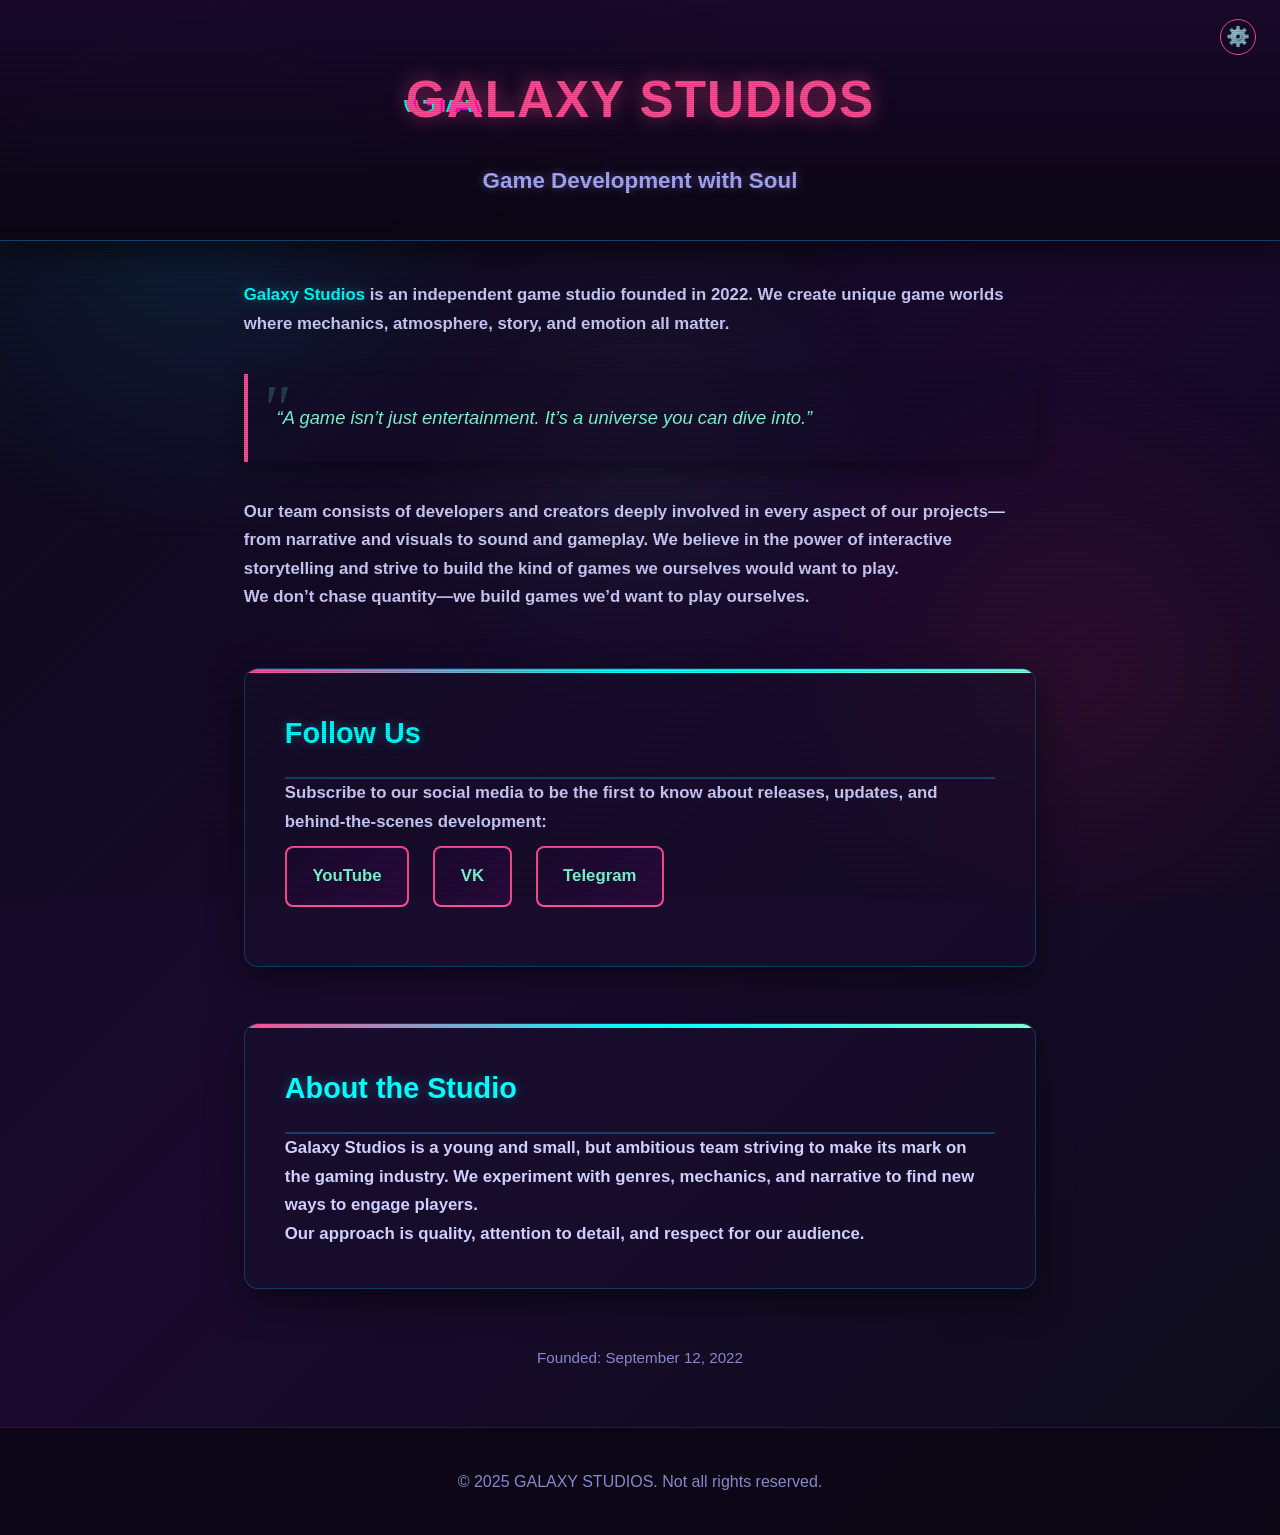
==== index.html @ f129955b "index.html" ====
<!DOCTYPE html>
<html lang="ru">
<head>
  <meta charset="UTF-8" />
  <meta name="viewport" content="width=device-width, initial-scale=1.0"/>
  <title>GALAXY STUDIOS — Game Development</title>
  <link rel="icon" href="favicon.png" type="image/png">
  <style>
    * {
      margin: 0;
      padding: 0;
      box-sizing: border-box;
    }

    body {
      font-family: 'Segoe UI', 'Helvetica Neue', Arial, sans-serif;
      font-weight: 600;
      font-size: 1.05rem;
      background: linear-gradient(135deg, #0c0c1a 0%, #1a0a2e 50%, #0c0c1a 100%);
      color: #d0d0ff;
      line-height: 1.7;
      overflow-x: hidden;
      position: relative;
    }

    /* Фоновые радиальные блики */
    body::before {
      content: '';
      position: fixed;
      top: 0;
      left: 0;
      width: 100%;
      height: 100%;
      background: 
        radial-gradient(circle at 15% 25%, rgba(0, 200, 255, 0.1) 0%, transparent 25%),
        radial-gradient(circle at 85% 75%, rgba(255, 50, 100, 0.1) 0%, transparent 25%),
        radial-gradient(circle at 50% 50%, rgba(100, 255, 200, 0.05) 0%, transparent 35%);
      pointer-events: none;
      z-index: -1;
    }

    body.no-effects::before {
      display: none;
    }

    /* Сканирующая линия */
    .scanline {
      position: fixed;
      top: 0;
      left: 0;
      width: 100%;
      height: 100%;
      background: repeating-linear-gradient(
        0deg,
        rgba(0, 0, 0, 0.15) 0px,
        rgba(0, 0, 0, 0.15) 1px,
        transparent 1px,
        transparent 2px
      );
      pointer-events: none;
      z-index: 1000;
      animation: scan 3s linear infinite;
    }

    body.no-effects .scanline {
      display: none;
    }

    @keyframes scan {
      0% { transform: translateY(-100%); }
      100% { transform: translateY(100%); }
    }

    header {
      background: linear-gradient(180deg, rgba(26, 10, 46, 0.95) 0%, rgba(12, 6, 20, 0.95) 100%);
      padding: 3.5rem 2rem 2.5rem;
      text-align: center;
      border-bottom: 1px solid rgba(0, 200, 255, 0.3);
      position: relative;
      overflow: hidden;
      box-shadow: 0 10px 30px rgba(0, 0, 0, 0.6);
    }

    header::before {
      content: '';
      position: absolute;
      top: 0;
      left: -100%;
      width: 100%;
      height: 100%;
      background: linear-gradient(90deg, transparent, rgba(0, 200, 255, 0.15), transparent);
      animation: shine 4s infinite;
    }

    body.no-effects header::before {
      display: none;
    }

    @keyframes shine {
      0% { left: -100%; }
      25% { left: 100%; }
      100% { left: 100%; }
    }

    .settings-btn {
      position: absolute;
      top: 1.2rem;
      right: 1.5rem;
      background: rgba(20, 10, 40, 0.7);
      width: 36px;
      height: 36px;
      border-radius: 50%;
      border: 1px solid #ff4d94;
      color: #7fffd4;
      cursor: pointer;
      font-size: 1.2rem;
      display: flex;
      align-items: center;
      justify-content: center;
      user-select: none;
      transition: all 0.3s ease;
    }
    .settings-btn:hover {
      background: #ff4d94;
      color: #0c0c1a;
      transform: scale(1.1);
    }

    /* Всплывающее меню настроек */
    .settings-menu {
      position: absolute;
      top: 55px;
      right: 1.5rem;
      background: rgba(12, 6, 20, 0.95);
      border: 1px solid rgba(0, 200, 255, 0.3);
      border-radius: 8px;
      padding: 0.8rem 0;
      width: 180px;
      box-shadow: 0 6px 20px rgba(0, 0, 0, 0.5);
      z-index: 2000;
      display: none;
      backdrop-filter: blur(4px);
    }

    .settings-menu.visible {
      display: block;
    }

    .settings-option {
      padding: 0.6rem 1.2rem;
      color: #aaaaff;
      cursor: pointer;
      font-size: 0.95rem;
      transition: all 0.2s;
      display: flex;
      justify-content: space-between;
    }

    .settings-option:hover {
      background: rgba(0, 200, 255, 0.1);
      color: #00ffff;
    }

    h1 {
      font-size: 3.2rem;
      margin: 0;
      color: #ff4d94;
      font-weight: 700;
      text-shadow: 0 0 20px rgba(255, 77, 148, 0.6);
      letter-spacing: 1px;
      position: relative;
      animation: pulse 2.5s ease-in-out infinite alternate;
    }

    body.no-effects h1 {
      animation: none !important;
      text-shadow: none !important;
    }

    @keyframes pulse {
      from { text-shadow: 0 0 20px rgba(255, 77, 148, 0.6); }
      to { text-shadow: 0 0 35px rgba(255, 77, 148, 0.9); }
    }

    .subtitle {
      font-size: 1.4rem;
      color: #aaaaff;
      margin-top: 1.2rem;
      text-shadow: 0 0 10px rgba(170, 170, 255, 0.4);
      animation: fadein 2s ease-out;
    }

    body.no-effects .subtitle {
      animation: none !important;
      text-shadow: none !important;
    }

    .container {
      max-width: 850px;
      margin: 2.5rem auto;
      padding: 0 1.8rem;
      position: relative;
      z-index: 10;
    }

    .quote {
      font-style: italic;
      color: #7fffd4;
      margin: 2.2rem 0;
      padding: 1.8rem;
      border-left: 4px solid #ff4d94;
      font-weight: 500;
      font-size: 1.15rem;
      background: rgba(20, 10, 40, 0.4);
      border-radius: 0 10px 10px 0;
      position: relative;
      box-shadow: 0 6px 20px rgba(0, 0, 0, 0.4);
      animation: slidein 1s ease-out;
    }

    body.no-effects .quote {
      animation: none !important;
      box-shadow: none;
    }

    .quote::before {
      content: '"';
      position: absolute;
      top: -22px;
      left: 12px;
      font-size: 4.2rem;
      color: rgba(127, 255, 212, 0.2);
      font-family: serif;
    }

    body.no-effects .quote::before {
      display: none;
    }

    .highlight {
      color: #00ffff;
      font-weight: 700;
      text-shadow: 0 0 12px rgba(0, 255, 255, 0.4);
    }

    body.no-effects .highlight {
      text-shadow: none !important;
    }

    .section {
      margin: 3.5rem 0;
      padding: 2.5rem;
      background: rgba(25, 15, 45, 0.5);
      border-radius: 14px;
      border: 1px solid rgba(0, 200, 255, 0.25);
      position: relative;
      overflow: hidden;
      box-shadow: 0 12px 35px rgba(0, 0, 0, 0.5);
      animation: fadein 1.5s ease-out;
    }

    body.no-effects .section {
      animation: none !important;
      box-shadow: none;
    }

    .section::before {
      content: '';
      position: absolute;
      top: 0;
      left: 0;
      width: 100%;
      height: 4px;
      background: linear-gradient(90deg, #ff4d94, #00ffff, #7fffd4);
    }

    body.no-effects .section::before {
      display: none;
    }

    .section h2 {
      color: #00ffff;
      margin-top: 0;
      border-bottom: 2px solid rgba(0, 200, 255, 0.3);
      padding-bottom: 1.2rem;
      font-size: 1.8rem;
      font-weight: 700;
      text-shadow: 0 0 12px rgba(0, 255, 255, 0.3);
    }

    body.no-effects .section h2 {
      text-shadow: none !important;
    }

    .social-link {
      display: inline-block;
      margin: 0.6rem 1.2rem 0.6rem 0;
      padding: 0.9rem 1.6rem;
      background: linear-gradient(135deg, #1a0a2e 0%, #2a0a3e 100%);
      color: #7fffd4;
      border: 2px solid #ff4d94;
      border-radius: 8px;
      text-decoration: none;
      transition: all 0.35s ease;
      font-weight: 600;
      font-size: 1.05rem;
      position: relative;
      overflow: hidden;
    }

    .social-link::before {
      content: '';
      position: absolute;
      top: 0;
      left: -100%;
      width: 100%;
      height: 100%;
      background: linear-gradient(90deg, transparent, rgba(127, 255, 212, 0.2), transparent);
      transition: left 0.5s;
    }

    .social-link:hover {
      background: linear-gradient(135deg, #ff4d94 0%, #ff77b0 100%);
      color: #0c0c1a;
      transform: translateY(-3px);
      box-shadow: 0 10px 25px rgba(255, 77, 148, 0.4);
    }

    .social-link:hover::before {
      left: 100%;
    }

    body.no-effects .social-link {
      transition: none !important;
      transform: none !important;
      box-shadow: none !important;
      background: #1a0a2e !important;
      border-color: #ff4d94 !important;
    }

    body.no-effects .social-link::before,
    body.no-effects .social-link:hover::before {
      display: none;
    }

    body.no-effects .social-link:hover {
      transform: none !important;
      box-shadow: none !important;
      background: #1a0a2e !important;
    }

    .founding-date {
      font-size: 0.95rem;
      color: #8888cc;
      margin-top: 1.6rem;
      text-align: center;
      font-weight: 500;
      animation: fadein 2s ease-out;
    }

    body.no-effects .founding-date {
      animation: none !important;
    }

    footer {
      text-align: center;
      padding: 2.5rem;
      color: #8888cc;
      font-size: 1rem;
      border-top: 1px solid rgba(60, 40, 100, 0.5);
      background: rgba(12, 6, 20, 0.85);
      margin-top: 3.5rem;
      font-weight: 500;
    }

    /* Глитч-эффект */
    .glitch {
      position: relative;
    }

    .glitch::before,
    .glitch::after {
      content: attr(data-text);
      position: absolute;
      top: 0;
      left: 0;
      width: 100%;
      height: 100%;
    }

    body.no-effects .glitch::before,
    body.no-effects .glitch::after {
      display: none;
    }

    .glitch::before {
      left: 2px;
      text-shadow: -2px 0 #ff00c1;
      clip: rect(44px, 450px, 56px, 0);
      animation: glitch-anim 6s infinite linear alternate-reverse;
    }

    .glitch::after {
      left: -2px;
      text-shadow: -2px 0 #00fff9, 2px 2px #ff00c1;
      clip: rect(44px, 450px, 56px, 0);
      animation: glitch-anim2 6s infinite linear alternate-reverse;
    }

    @keyframes glitch-anim {
      0% { clip: rect(42px, 9999px, 44px, 0); }
      10% { clip: rect(12px, 9999px, 59px, 0); }
      20% { clip: rect(48px, 9999px, 29px, 0); }
      30% { clip: rect(42px, 9999px, 73px, 0); }
      40% { clip: rect(63px, 9999px, 27px, 0); }
      50% { clip: rect(34px, 9999px, 55px, 0); }
      60% { clip: rect(86px, 9999px, 73px, 0); }
      70% { clip: rect(20px, 9999px, 20px, 0); }
      80% { clip: rect(26px, 9999px, 60px, 0); }
      90% { clip: rect(25px, 9999px, 66px, 0); }
      100% { clip: rect(52px, 9999px, 14px, 0); }
    }

    @keyframes glitch-anim2 {
      0% { clip: rect(65px, 9999px, 100px, 0); }
      10% { clip: rect(52px, 9999px, 74px, 0); }
      20% { clip: rect(79px, 9999px, 85px, 0); }
      30% { clip: rect(75px, 9999px, 5px, 0); }
      40% { clip: rect(67px, 9999px, 61px, 0); }
      50% { clip: rect(14px, 9999px, 79px, 0); }
      60% { clip: rect(1px, 9999px, 66px, 0); }
      70% { clip: rect(86px, 9999px, 30px, 0); }
      80% { clip: rect(23px, 9999px, 98px, 0); }
      90% { clip: rect(85px, 9999px, 72px, 0); }
      100% { clip: rect(38px, 9999px, 49px, 0); }
    }

    @keyframes fadein {
      from { opacity: 0; }
      to { opacity: 1; }
    }

    @keyframes slidein {
      from { transform: translateX(-60px); opacity: 0; }
      to { transform: translateX(0); opacity: 1; }
    }

    @media (max-width: 768px) {
      h1 { font-size: 2.4rem; }
      .subtitle { font-size: 1.2rem; }
      .container { padding: 0 1.2rem; }
      .section { padding: 1.6rem; }
      .settings-menu {
        right: 1rem;
        width: 160px;
      }
    }
  </style>
</head>
<body>
  <div class="scanline"></div>

  <header>
    <div class="settings-btn" id="settingsBtn">⚙️</div>
    <div class="settings-menu" id="settingsMenu">
      <div class="settings-option" id="langToggle">
        Язык: <span id="currentLang">RU</span>
      </div>
      <div class="settings-option" id="toggleEffects">
        Эффекты: <span id="effectsStatus">Вкл</span>
      </div>
    </div>
    <h1 class="glitch" data-text="GALAXY STUDIOS">GALAXY STUDIOS</h1>
    <div class="subtitle" id="subtitle">Разработка игр с душой</div>
  </header>

  <div class="container">
    <p id="p1">
      <span class="highlight">Galaxy Studios</span> — независимая игровая студия, основанная в 2022 году. 
      Мы создаём уникальные игровые миры, в которых важны не только механики, но и атмосфера, история и эмоции.
    </p>

    <div class="quote" id="quote">
      «Игра — это не просто развлечение. Это вселенная, в которую можно погрузиться».
    </div>

    <p id="p2">
      Наша команда — это разработчики и создатели, глубоко вовлечённые в каждый аспект своих проектов: 
      от нарратива и визуала до звука и геймплея. Мы верим в силу интерактивного повествования 
      и стремимся делать то, во что сами хотели бы играть.
    </p>

    <p id="p3">
      Мы не гонимся за количеством — мы создаём то, во что сами хотели бы играть.
    </p>

    <div class="section">
      <h2 id="news">Следите за новостями</h2>
      <p id="follow-text">Подпишитесь на наши соцсети, чтобы первыми узнавать о релизах, обновлениях и закулисье разработки:</p>
      <a href="https://www.youtube.com/@GALAXYSTUDIOSOFFRU" target="_blank" class="social-link" id="youtubeLink">YouTube</a>
      <a href="https://vk.com/galaxystudiosoff" target="_blank" class="social-link">VK</a>
      <a href="https://t.me/galaxystudiosoff" target="_blank" class="social-link">Telegram</a>
    </div>

    <div class="section">
      <h2 id="about">О студии</h2>
      <p id="about-p1">
        Galaxy Studios — это молодая и маленькая, но амбициозная команда, стремящаяся внести свой вклад в индустрию игр. 
        Мы экспериментируем с жанрами, механиками и повествованием, чтобы находить новые способы вовлечь игрока.
      </p>
      <p id="about-p2">
        Наш подход — качество, внимание к деталям и уважение к аудитории.
      </p>
    </div>

    <div class="founding-date" id="foundingDate">
      Дата основания: 12 сентября 2022 года
    </div>
  </div>

  <footer>
    <p id="footerText">© 2025 GALAXY STUDIOS. Не все права защищены.</p>
  </footer>

  <script>
    const translations = {
      ru: {
        subtitle: "Разработка игр с душой",
        p1: "<span class=\"highlight\">Galaxy Studios</span> — независимая игровая студия, основанная в 2022 году. Мы создаём уникальные игровые миры, в которых важны не только механики, но и атмосфера, история и эмоции.",
        quote: "«Игра — это не просто развлечение. Это вселенная, в которую можно погрузиться».",
        p2: "Наша команда — это разработчики и создатели, глубоко вовлечённые в каждый аспект своих проектов: от нарратива и визуала до звука и геймплея. Мы верим в силу интерактивного повествования и стремимся делать то, во что сами хотели бы играть.",
        p3: "Мы не гонимся за количеством — мы создаём то, во что сами хотели бы играть.",
        news: "Следите за новостями",
        followText: "Подпишитесь на наши соцсети, чтобы первыми узнавать о релизах, обновлениях и закулисье разработки:",
        about: "О студии",
        aboutP1: "Galaxy Studios — это молодая и маленькая, но амбициозная команда, стремящаяся внести свой вклад в индустрию игр. Мы экспериментируем с жанрами, механиками и повествованием, чтобы находить новые способы вовлечь игрока.",
        aboutP2: "Наш подход — качество, внимание к деталям и уважение к аудитории.",
        foundingDate: "Дата основания: 12 сентября 2022 года",
        footerText: "© 2025 GALAXY STUDIOS. Не все права защищены.",
        youtubeUrl: "https://www.youtube.com/@GALAXYSTUDIOSOFFRU"
      },
      en: {
        subtitle: "Game Development with Soul",
        p1: "<span class=\"highlight\">Galaxy Studios</span> is an independent game studio founded in 2022. We create unique game worlds where mechanics, atmosphere, story, and emotion all matter.",
        quote: "“A game isn’t just entertainment. It’s a universe you can dive into.”",
        p2: "Our team consists of developers and creators deeply involved in every aspect of our projects—from narrative and visuals to sound and gameplay. We believe in the power of interactive storytelling and strive to build the kind of games we ourselves would want to play.",
        p3: "We don’t chase quantity—we build games we’d want to play ourselves.",
        news: "Follow Us",
        followText: "Subscribe to our social media to be the first to know about releases, updates, and behind-the-scenes development:",
        about: "About the Studio",
        aboutP1: "Galaxy Studios is a young and small, but ambitious team striving to make its mark on the gaming industry. We experiment with genres, mechanics, and narrative to find new ways to engage players.",
        aboutP2: "Our approach is quality, attention to detail, and respect for our audience.",
        foundingDate: "Founded: September 12, 2022",
        footerText: "© 2025 GALAXY STUDIOS. Not all rights reserved.",
        youtubeUrl: "https://www.youtube.com/@GALAXYSTUDIOSOFF"
      }
    };

  // === Автоопределение языка ===
  const userLang = (navigator.language || 'en').split('-')[0];
  const supportedLangs = ['ru', 'en'];
  let currentLang = supportedLangs.includes(userLang) ? userLang : 'en';
  let effectsEnabled = true;

  function setLanguage(lang) {
    currentLang = lang;
    document.getElementById('currentLang').textContent = lang.toUpperCase();
    document.getElementById('subtitle').textContent = translations[lang].subtitle;
    document.getElementById('p1').innerHTML = translations[lang].p1;
    document.getElementById('quote').innerHTML = translations[lang].quote;
    document.getElementById('p2').innerHTML = translations[lang].p2;
    document.getElementById('p3').innerHTML = translations[lang].p3;
    document.getElementById('news').textContent = translations[lang].news;
    document.getElementById('follow-text').textContent = translations[lang].followText;
    document.getElementById('about').textContent = translations[lang].about;
    document.getElementById('about-p1').textContent = translations[lang].aboutP1;
    document.getElementById('about-p2').textContent = translations[lang].aboutP2;
    document.getElementById('foundingDate').textContent = translations[lang].foundingDate;
    document.getElementById('footerText').textContent = translations[lang].footerText;
    document.getElementById('youtubeLink').href = translations[lang].youtubeUrl;
  }

  function toggleEffects() {
    effectsEnabled = !effectsEnabled;
    document.body.classList.toggle('no-effects', !effectsEnabled);
    document.getElementById('effectsStatus').textContent = effectsEnabled ? 'Вкл' : 'Выкл';
  }

  // Инициализация при загрузке
  document.addEventListener('DOMContentLoaded', () => {
    setLanguage(currentLang);
    
    // Обработчики
    document.getElementById('langToggle').addEventListener('click', () => {
      setLanguage(currentLang === 'ru' ? 'en' : 'ru');
    });

    document.getElementById('toggleEffects').addEventListener('click', toggleEffects);

    // Закрытие меню при клике вне его
    document.addEventListener('click', (e) => {
      const menu = document.getElementById('settingsMenu');
      const btn = document.getElementById('settingsBtn');
      if (!menu.contains(e.target) && e.target !== btn) {
        menu.classList.remove('visible');
      }
    });

    document.getElementById('settingsBtn').addEventListener('click', (e) => {
      e.stopPropagation();
      document.getElementById('settingsMenu').classList.toggle('visible');
    });

    // Атмосферные мерцания
    setInterval(() => {
      if (!effectsEnabled) return;
      const quotes = document.querySelectorAll('.quote');
      quotes.forEach(quote => {
        if (Math.random() < 0.15) {
          const intensity = Math.random() * 25 + 10;
          quote.style.textShadow = `0 0 ${intensity}px rgba(127, 255, 212, 0.6)`;
          setTimeout(() => {
            quote.style.textShadow = '';
          }, 120);
        }
      });
    }, 2500);
  });
</script>
</body>
</html>
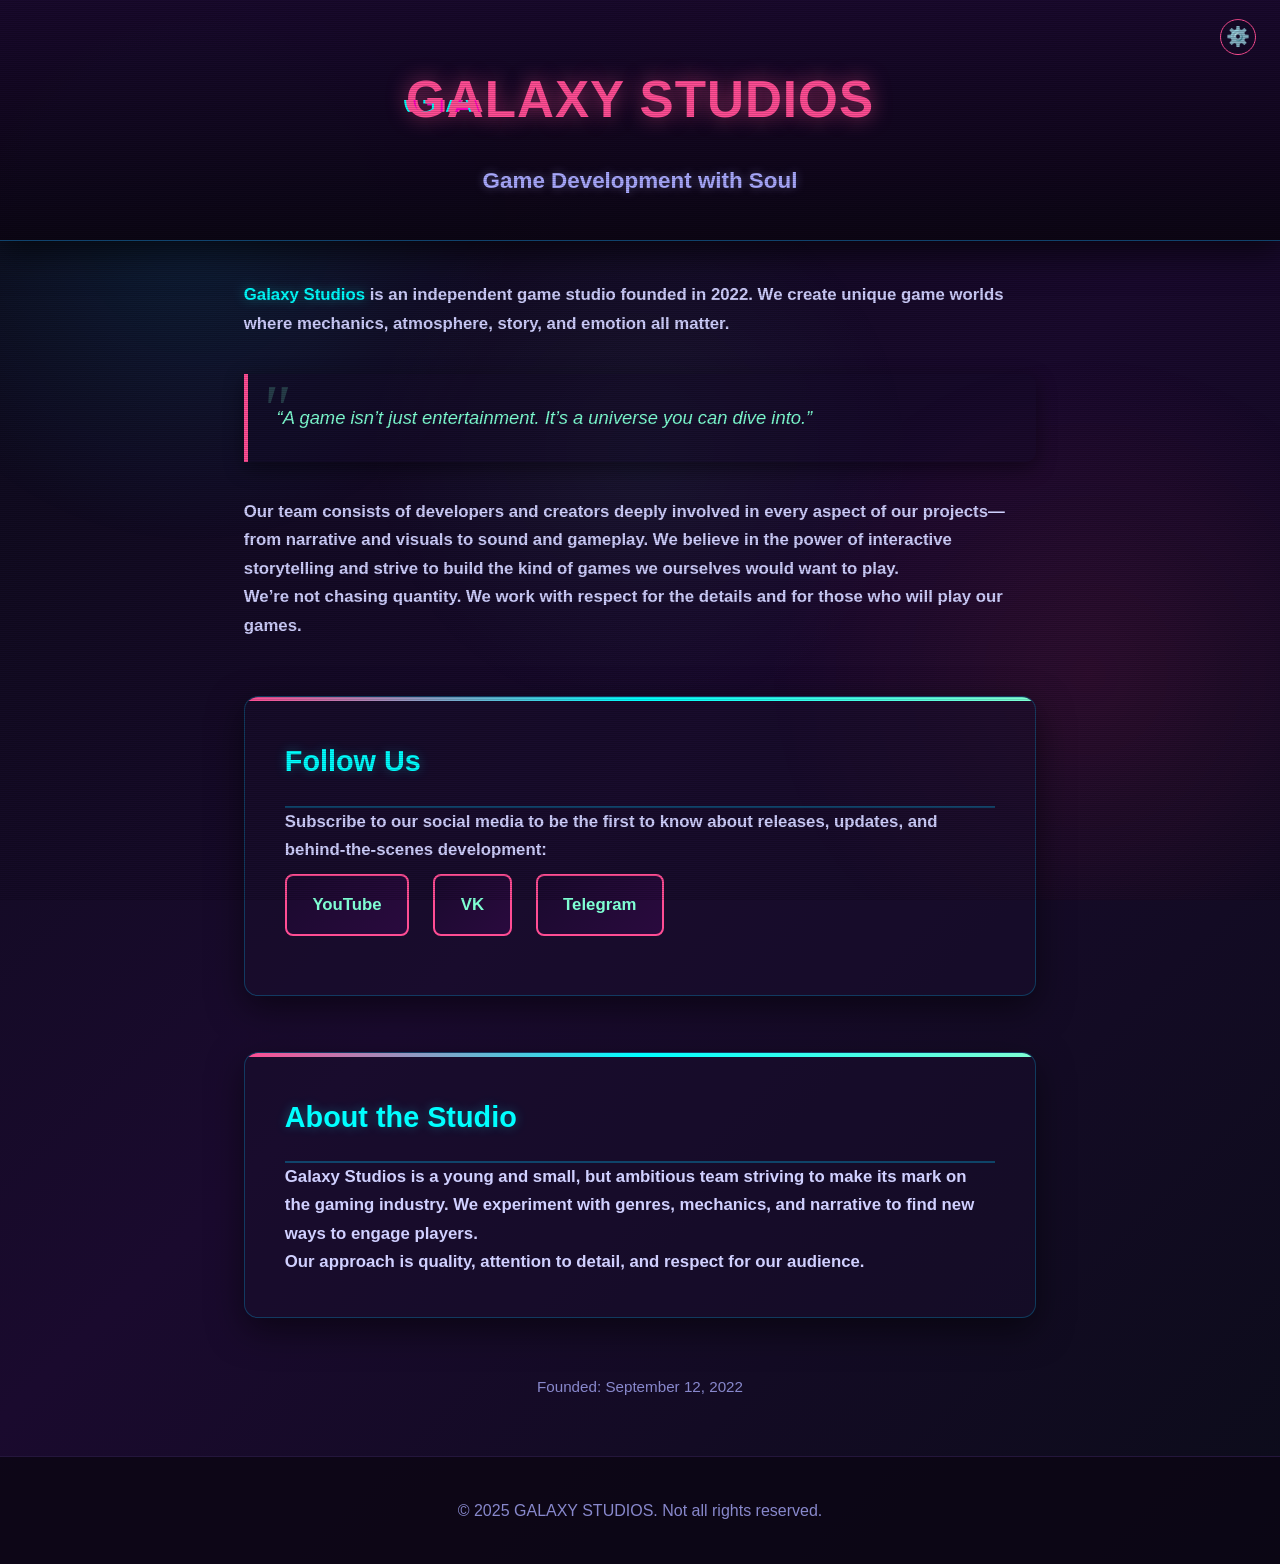
==== commit 31f42252: "index.html" ====
--- a/index.html
+++ b/index.html
@@ -491,7 +491,7 @@
     </p>
 
     <p id="p3">
-      Мы не гонимся за количеством — мы создаём то, во что сами хотели бы играть.
+      Мы не гонимся за количеством. Мы работаем с уважением к деталям и к тем, кто сыграет в наши игры.
     </p>
 
     <div class="section">
@@ -529,7 +529,7 @@
         p1: "<span class=\"highlight\">Galaxy Studios</span> — независимая игровая студия, основанная в 2022 году. Мы создаём уникальные игровые миры, в которых важны не только механики, но и атмосфера, история и эмоции.",
         quote: "«Игра — это не просто развлечение. Это вселенная, в которую можно погрузиться».",
         p2: "Наша команда — это разработчики и создатели, глубоко вовлечённые в каждый аспект своих проектов: от нарратива и визуала до звука и геймплея. Мы верим в силу интерактивного повествования и стремимся делать то, во что сами хотели бы играть.",
-        p3: "Мы не гонимся за количеством — мы создаём то, во что сами хотели бы играть.",
+        p3: "Мы не гонимся за количеством. Мы работаем с уважением к деталям и к тем, кто сыграет в наши игры.",
         news: "Следите за новостями",
         followText: "Подпишитесь на наши соцсети, чтобы первыми узнавать о релизах, обновлениях и закулисье разработки:",
         about: "О студии",
@@ -544,7 +544,7 @@
         p1: "<span class=\"highlight\">Galaxy Studios</span> is an independent game studio founded in 2022. We create unique game worlds where mechanics, atmosphere, story, and emotion all matter.",
         quote: "“A game isn’t just entertainment. It’s a universe you can dive into.”",
         p2: "Our team consists of developers and creators deeply involved in every aspect of our projects—from narrative and visuals to sound and gameplay. We believe in the power of interactive storytelling and strive to build the kind of games we ourselves would want to play.",
-        p3: "We don’t chase quantity—we build games we’d want to play ourselves.",
+        p3: "We’re not chasing quantity. We work with respect for the details and for those who will play our games.",
         news: "Follow Us",
         followText: "Subscribe to our social media to be the first to know about releases, updates, and behind-the-scenes development:",
         about: "About the Studio",
@@ -633,3 +633,4 @@
 
 
 
+
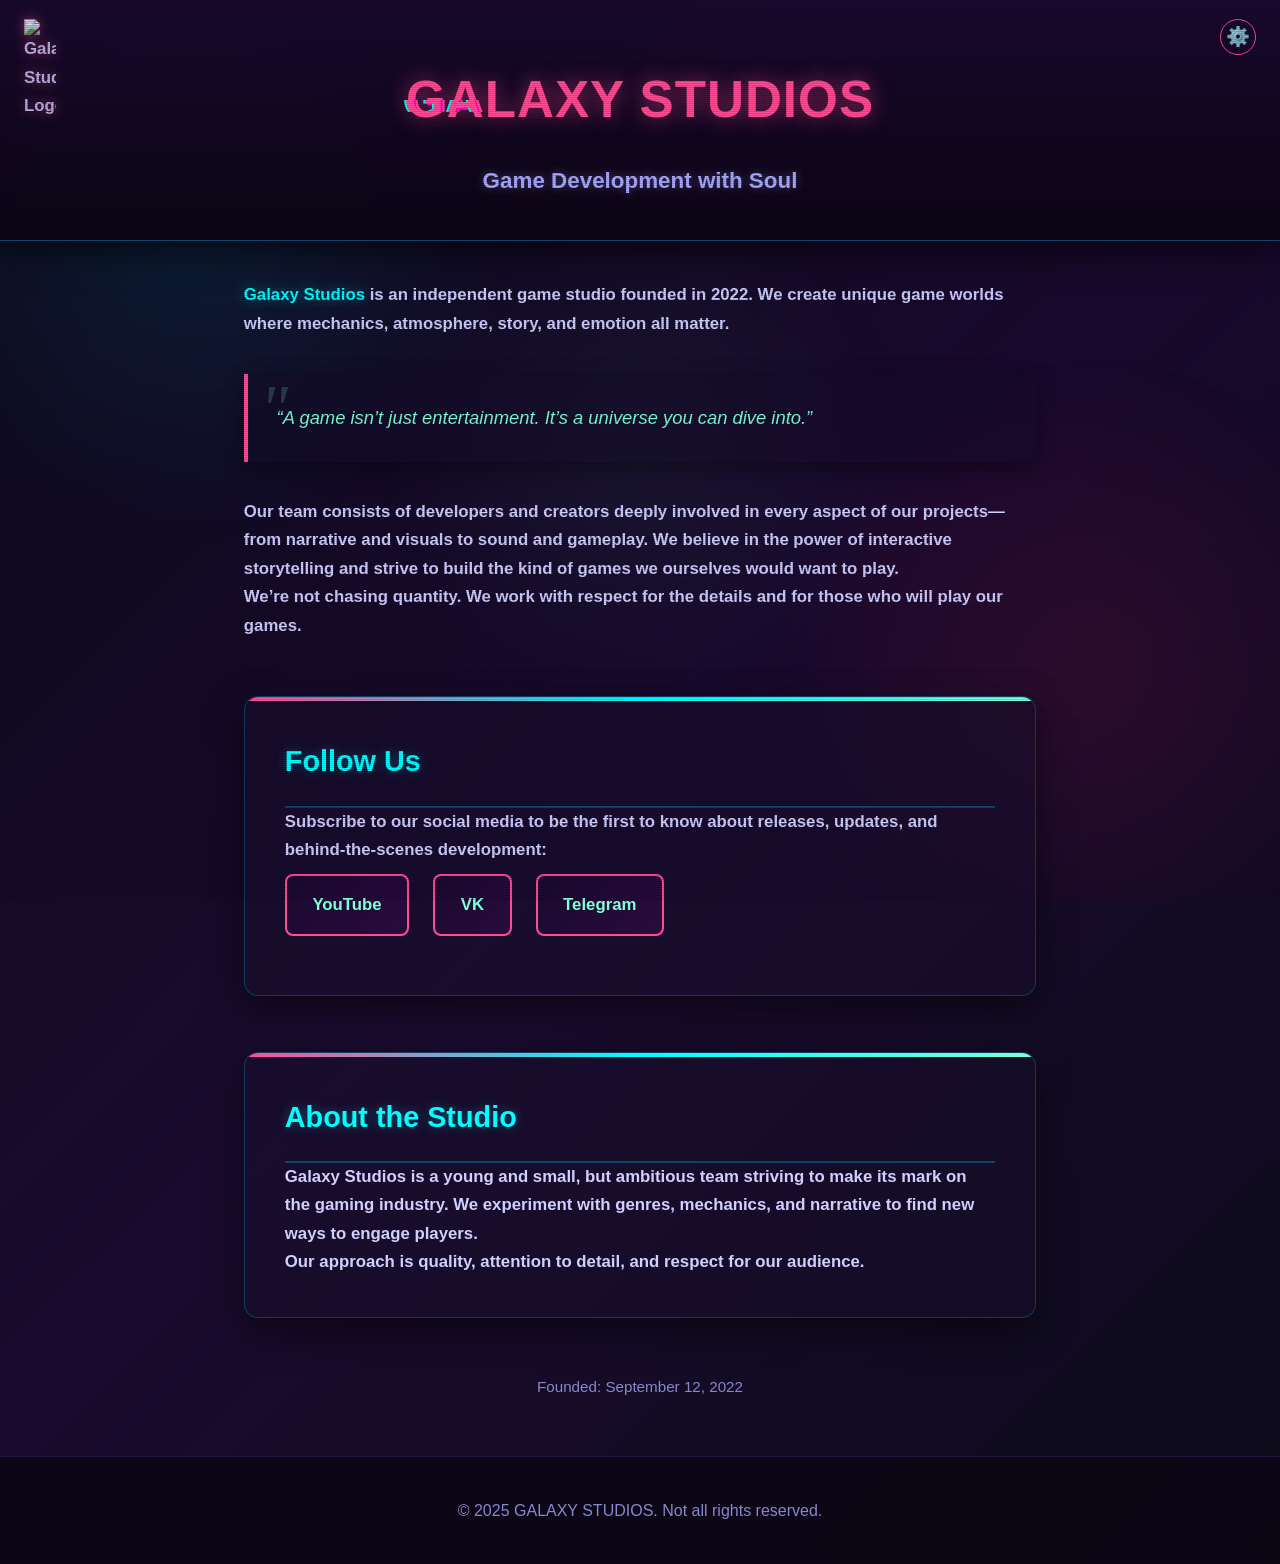
==== commit ffc5baa8: "index.html" ====
--- a/index.html
+++ b/index.html
@@ -80,6 +80,29 @@
       overflow: hidden;
       box-shadow: 0 10px 30px rgba(0, 0, 0, 0.6);
     }
+    
+    .logo-container {
+      position: absolute;
+      top: 1.2rem;
+      left: 1.5rem;
+      width: 32px;
+      height: 32px;
+      z-index: 10;
+    }
+
+    .logo-container img {
+      width: 100%;
+      height: auto;
+      display: block;
+      filter: drop-shadow(0 0 6px rgba(255, 77, 148, 0.6));
+      opacity: 0.85;
+      transition: opacity 0.3s ease;
+    }
+
+    .logo-container img:hover {
+      opacity: 1;
+      filter: drop-shadow(0 0 10px rgba(255, 77, 148, 0.9));
+    }
 
     header::before {
       content: '';
@@ -461,6 +484,11 @@
   <div class="scanline"></div>
 
   <header>
+    <!-- ЛОГОТИП -->
+    <div class="logo-container">
+      <img src="logo.svg" alt="Galaxy Studios Logo">
+    </div>
+
     <div class="settings-btn" id="settingsBtn">⚙️</div>
     <div class="settings-menu" id="settingsMenu">
       <div class="settings-option" id="langToggle">
@@ -634,3 +662,4 @@
 
 
 
+
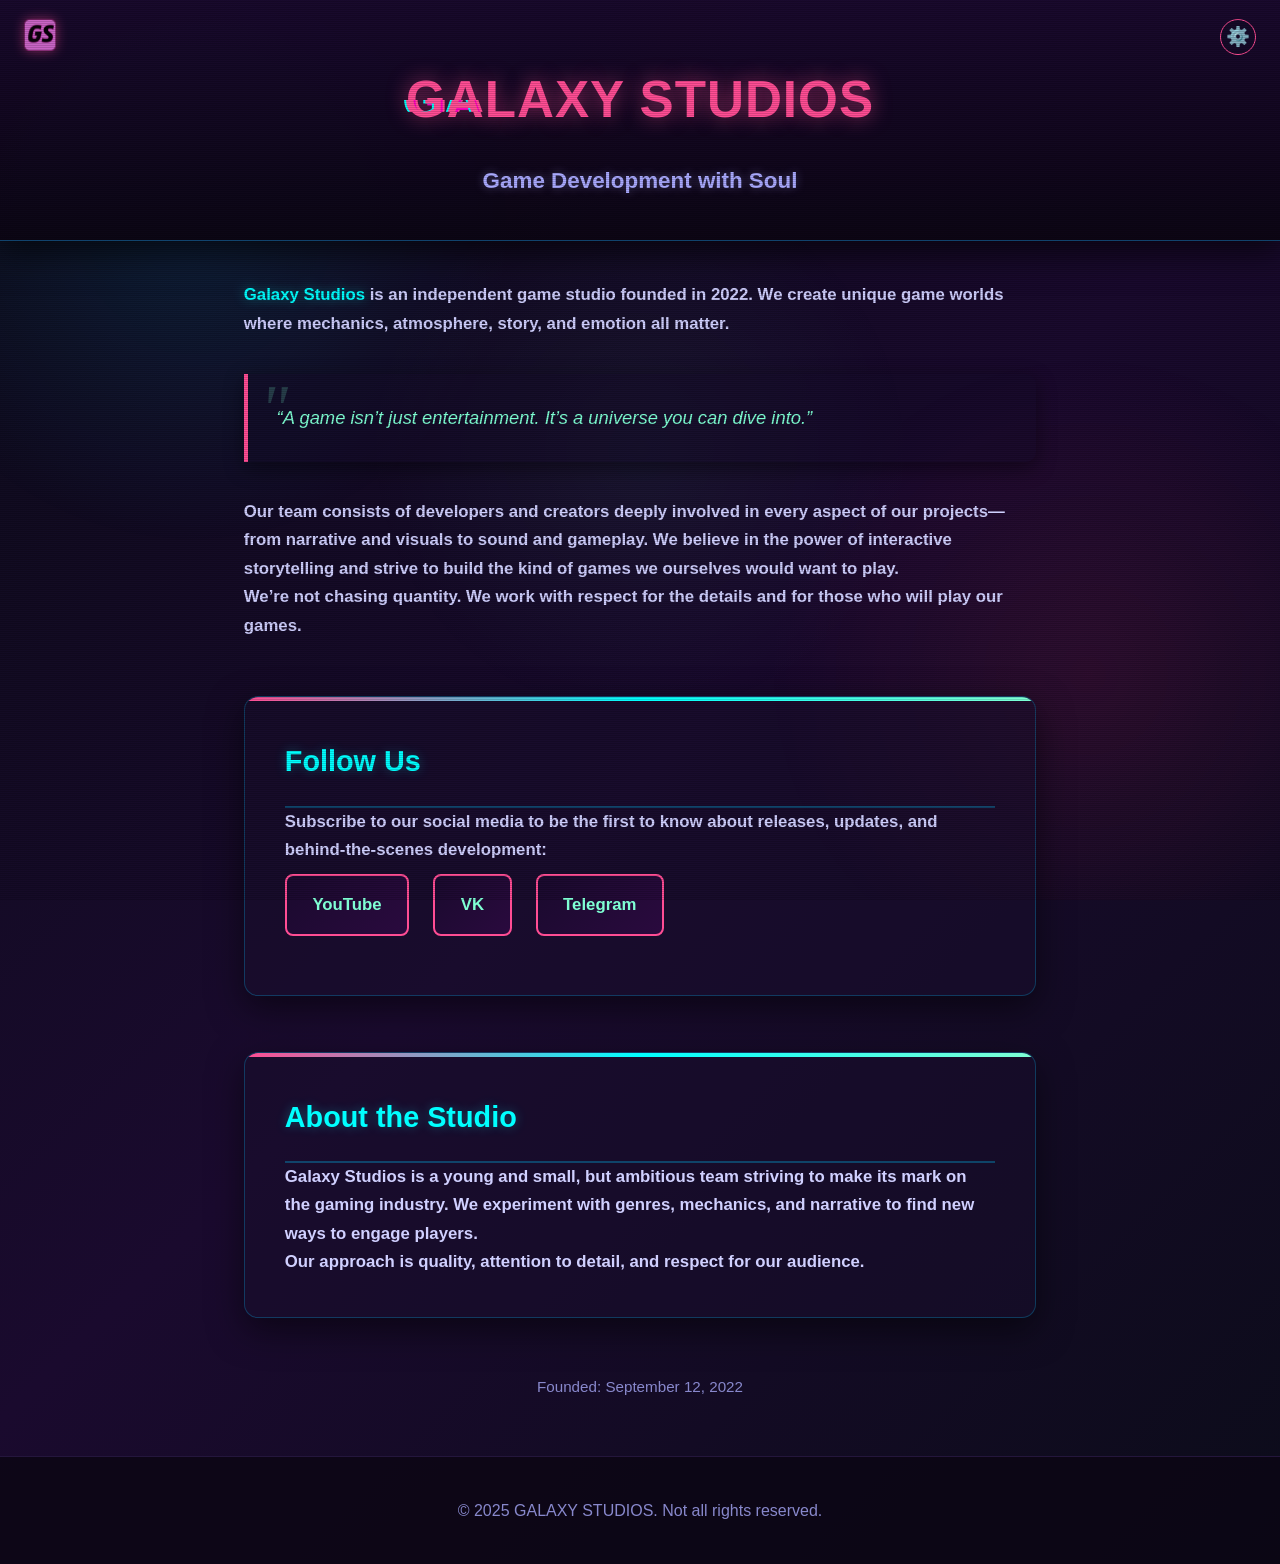
==== commit b0ec6f5f: "index.html" ====
--- a/index.html
+++ b/index.html
@@ -5,6 +5,21 @@
   <meta name="viewport" content="width=device-width, initial-scale=1.0"/>
   <title>GALAXY STUDIOS — Game Development</title>
   <link rel="icon" href="favicon.png" type="image/png">
+
+  <!-- Open Graph / Social Media -->
+  <meta property="og:title" content="GALAXY STUDIOS — Game Development">
+  <meta property="og:description" content="Независимая игровая студия, основанная в 2022 году. Мы создаём уникальные игровые миры, в которых важны не только механики, но и атмосфера, история и эмоции.">
+  <meta property="og:image" content="https://galaxystudiosoff.github.io/logo.svg">
+  <meta property="og:url" content="https://galaxystudiosoff.github.io">
+  <meta property="og:type" content="website">
+  <meta property="og:site_name" content="GALAXY STUDIOS">
+
+  <!-- Twitter Card -->
+  <meta name="twitter:card" content="summary_large_image">
+  <meta name="twitter:title" content="GALAXY STUDIOS — Game Development">
+  <meta name="twitter:description" content="Независимая игровая студия, основанная в 2022 году. Мы создаём уникальные игровые миры, в которых важны не только механики, но и атмосфера, история и эмоции.">
+  <meta name="twitter:image" content="https://galaxystudiosoff.github.io/logo.svg">
+
   <style>
     * {
       margin: 0;
@@ -663,3 +678,4 @@
 
 
 
+
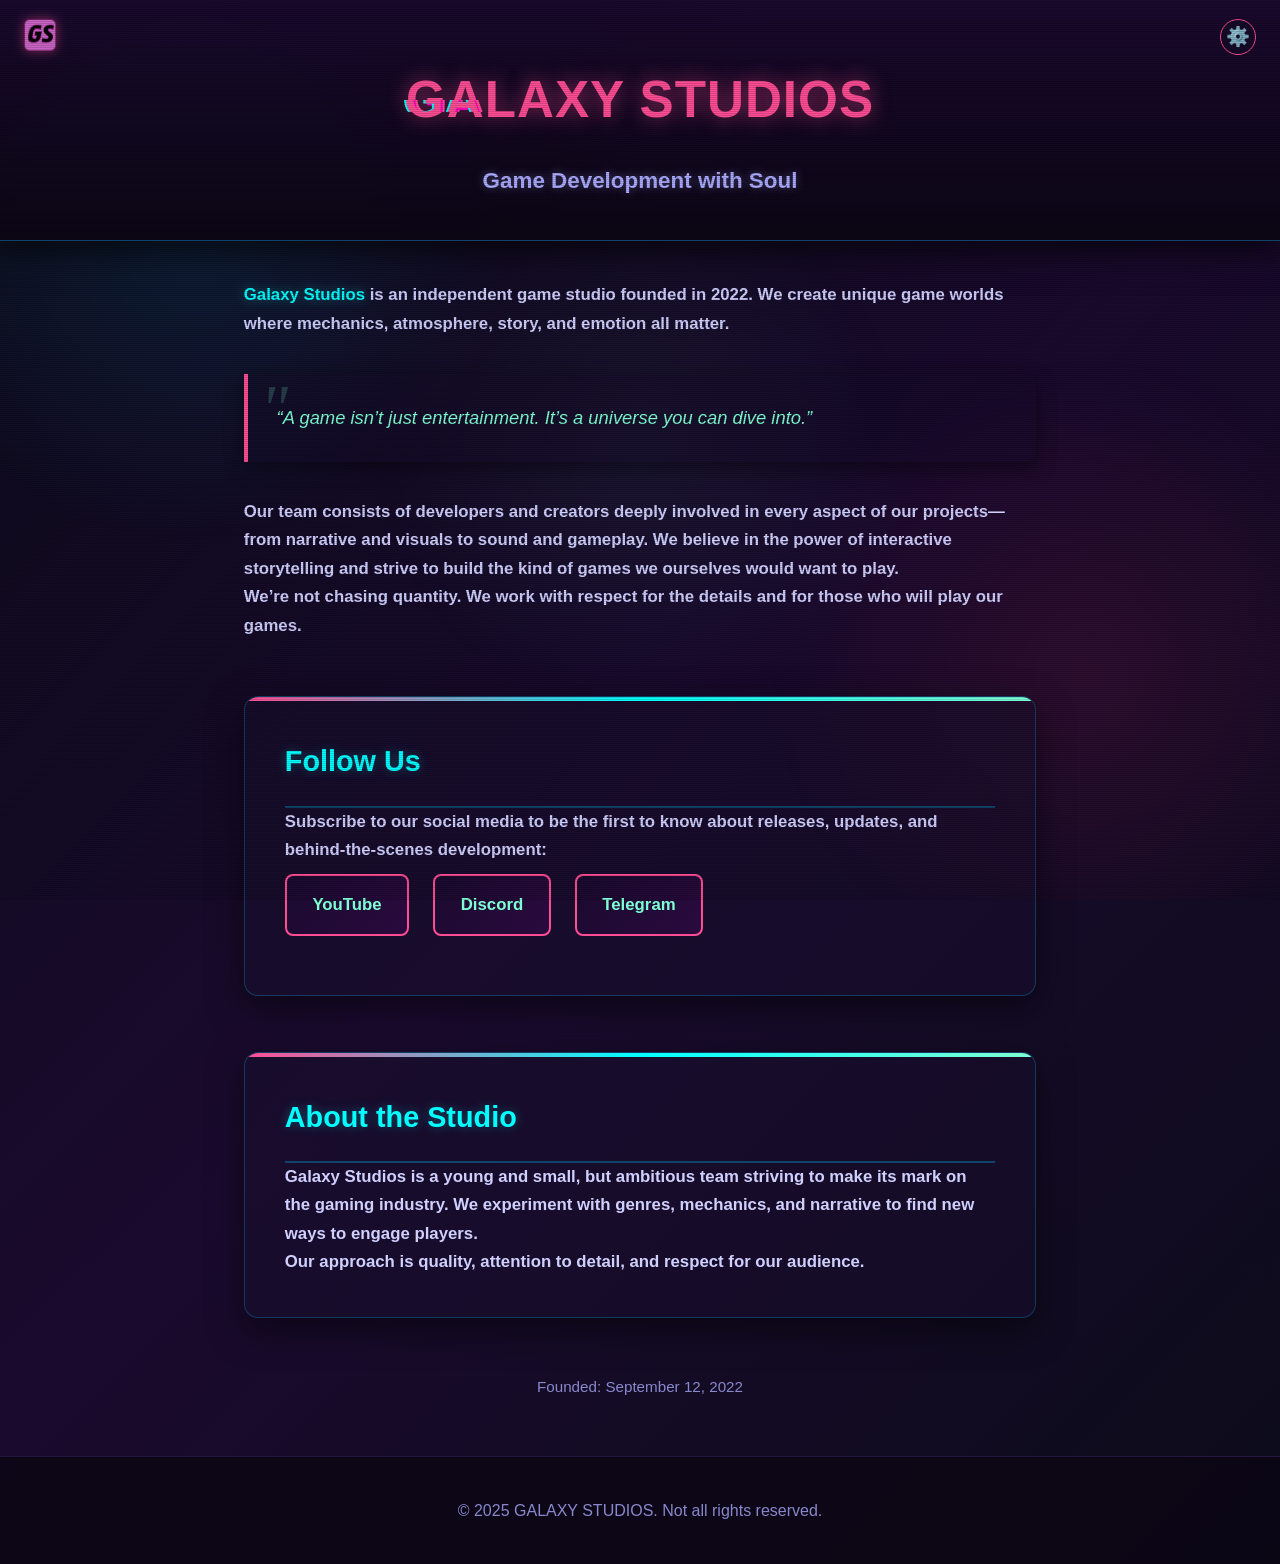
==== commit 11bcd497: "Add Discord for English version" ====
--- a/index.html
+++ b/index.html
@@ -1,681 +1,689 @@
-<!DOCTYPE html>
-<html lang="ru">
-<head>
-  <meta charset="UTF-8" />
-  <meta name="viewport" content="width=device-width, initial-scale=1.0"/>
-  <title>GALAXY STUDIOS — Game Development</title>
-  <link rel="icon" href="favicon.png" type="image/png">
-
-  <!-- Open Graph / Social Media -->
-  <meta property="og:title" content="GALAXY STUDIOS — Game Development">
-  <meta property="og:description" content="Независимая игровая студия, основанная в 2022 году. Мы создаём уникальные игровые миры, в которых важны не только механики, но и атмосфера, история и эмоции.">
-  <meta property="og:image" content="https://galaxystudiosoff.github.io/logo.svg">
-  <meta property="og:url" content="https://galaxystudiosoff.github.io">
-  <meta property="og:type" content="website">
-  <meta property="og:site_name" content="GALAXY STUDIOS">
-
-  <!-- Twitter Card -->
-  <meta name="twitter:card" content="summary_large_image">
-  <meta name="twitter:title" content="GALAXY STUDIOS — Game Development">
-  <meta name="twitter:description" content="Независимая игровая студия, основанная в 2022 году. Мы создаём уникальные игровые миры, в которых важны не только механики, но и атмосфера, история и эмоции.">
-  <meta name="twitter:image" content="https://galaxystudiosoff.github.io/logo.svg">
-
-  <style>
-    * {
-      margin: 0;
-      padding: 0;
-      box-sizing: border-box;
-    }
-
-    body {
-      font-family: 'Segoe UI', 'Helvetica Neue', Arial, sans-serif;
-      font-weight: 600;
-      font-size: 1.05rem;
-      background: linear-gradient(135deg, #0c0c1a 0%, #1a0a2e 50%, #0c0c1a 100%);
-      color: #d0d0ff;
-      line-height: 1.7;
-      overflow-x: hidden;
-      position: relative;
-    }
-
-    /* Фоновые радиальные блики */
-    body::before {
-      content: '';
-      position: fixed;
-      top: 0;
-      left: 0;
-      width: 100%;
-      height: 100%;
-      background: 
-        radial-gradient(circle at 15% 25%, rgba(0, 200, 255, 0.1) 0%, transparent 25%),
-        radial-gradient(circle at 85% 75%, rgba(255, 50, 100, 0.1) 0%, transparent 25%),
-        radial-gradient(circle at 50% 50%, rgba(100, 255, 200, 0.05) 0%, transparent 35%);
-      pointer-events: none;
-      z-index: -1;
-    }
-
-    body.no-effects::before {
-      display: none;
-    }
-
-    /* Сканирующая линия */
-    .scanline {
-      position: fixed;
-      top: 0;
-      left: 0;
-      width: 100%;
-      height: 100%;
-      background: repeating-linear-gradient(
-        0deg,
-        rgba(0, 0, 0, 0.15) 0px,
-        rgba(0, 0, 0, 0.15) 1px,
-        transparent 1px,
-        transparent 2px
-      );
-      pointer-events: none;
-      z-index: 1000;
-      animation: scan 3s linear infinite;
-    }
-
-    body.no-effects .scanline {
-      display: none;
-    }
-
-    @keyframes scan {
-      0% { transform: translateY(-100%); }
-      100% { transform: translateY(100%); }
-    }
-
-    header {
-      background: linear-gradient(180deg, rgba(26, 10, 46, 0.95) 0%, rgba(12, 6, 20, 0.95) 100%);
-      padding: 3.5rem 2rem 2.5rem;
-      text-align: center;
-      border-bottom: 1px solid rgba(0, 200, 255, 0.3);
-      position: relative;
-      overflow: hidden;
-      box-shadow: 0 10px 30px rgba(0, 0, 0, 0.6);
-    }
-    
-    .logo-container {
-      position: absolute;
-      top: 1.2rem;
-      left: 1.5rem;
-      width: 32px;
-      height: 32px;
-      z-index: 10;
-    }
-
-    .logo-container img {
-      width: 100%;
-      height: auto;
-      display: block;
-      filter: drop-shadow(0 0 6px rgba(255, 77, 148, 0.6));
-      opacity: 0.85;
-      transition: opacity 0.3s ease;
-    }
-
-    .logo-container img:hover {
-      opacity: 1;
-      filter: drop-shadow(0 0 10px rgba(255, 77, 148, 0.9));
-    }
-
-    header::before {
-      content: '';
-      position: absolute;
-      top: 0;
-      left: -100%;
-      width: 100%;
-      height: 100%;
-      background: linear-gradient(90deg, transparent, rgba(0, 200, 255, 0.15), transparent);
-      animation: shine 4s infinite;
-    }
-
-    body.no-effects header::before {
-      display: none;
-    }
-
-    @keyframes shine {
-      0% { left: -100%; }
-      25% { left: 100%; }
-      100% { left: 100%; }
-    }
-
-    .settings-btn {
-      position: absolute;
-      top: 1.2rem;
-      right: 1.5rem;
-      background: rgba(20, 10, 40, 0.7);
-      width: 36px;
-      height: 36px;
-      border-radius: 50%;
-      border: 1px solid #ff4d94;
-      color: #7fffd4;
-      cursor: pointer;
-      font-size: 1.2rem;
-      display: flex;
-      align-items: center;
-      justify-content: center;
-      user-select: none;
-      transition: all 0.3s ease;
-    }
-    .settings-btn:hover {
-      background: #ff4d94;
-      color: #0c0c1a;
-      transform: scale(1.1);
-    }
-
-    /* Всплывающее меню настроек */
-    .settings-menu {
-      position: absolute;
-      top: 55px;
-      right: 1.5rem;
-      background: rgba(12, 6, 20, 0.95);
-      border: 1px solid rgba(0, 200, 255, 0.3);
-      border-radius: 8px;
-      padding: 0.8rem 0;
-      width: 180px;
-      box-shadow: 0 6px 20px rgba(0, 0, 0, 0.5);
-      z-index: 2000;
-      display: none;
-      backdrop-filter: blur(4px);
-    }
-
-    .settings-menu.visible {
-      display: block;
-    }
-
-    .settings-option {
-      padding: 0.6rem 1.2rem;
-      color: #aaaaff;
-      cursor: pointer;
-      font-size: 0.95rem;
-      transition: all 0.2s;
-      display: flex;
-      justify-content: space-between;
-    }
-
-    .settings-option:hover {
-      background: rgba(0, 200, 255, 0.1);
-      color: #00ffff;
-    }
-
-    h1 {
-      font-size: 3.2rem;
-      margin: 0;
-      color: #ff4d94;
-      font-weight: 700;
-      text-shadow: 0 0 20px rgba(255, 77, 148, 0.6);
-      letter-spacing: 1px;
-      position: relative;
-      animation: pulse 2.5s ease-in-out infinite alternate;
-    }
-
-    body.no-effects h1 {
-      animation: none !important;
-      text-shadow: none !important;
-    }
-
-    @keyframes pulse {
-      from { text-shadow: 0 0 20px rgba(255, 77, 148, 0.6); }
-      to { text-shadow: 0 0 35px rgba(255, 77, 148, 0.9); }
-    }
-
-    .subtitle {
-      font-size: 1.4rem;
-      color: #aaaaff;
-      margin-top: 1.2rem;
-      text-shadow: 0 0 10px rgba(170, 170, 255, 0.4);
-      animation: fadein 2s ease-out;
-    }
-
-    body.no-effects .subtitle {
-      animation: none !important;
-      text-shadow: none !important;
-    }
-
-    .container {
-      max-width: 850px;
-      margin: 2.5rem auto;
-      padding: 0 1.8rem;
-      position: relative;
-      z-index: 10;
-    }
-
-    .quote {
-      font-style: italic;
-      color: #7fffd4;
-      margin: 2.2rem 0;
-      padding: 1.8rem;
-      border-left: 4px solid #ff4d94;
-      font-weight: 500;
-      font-size: 1.15rem;
-      background: rgba(20, 10, 40, 0.4);
-      border-radius: 0 10px 10px 0;
-      position: relative;
-      box-shadow: 0 6px 20px rgba(0, 0, 0, 0.4);
-      animation: slidein 1s ease-out;
-    }
-
-    body.no-effects .quote {
-      animation: none !important;
-      box-shadow: none;
-    }
-
-    .quote::before {
-      content: '"';
-      position: absolute;
-      top: -22px;
-      left: 12px;
-      font-size: 4.2rem;
-      color: rgba(127, 255, 212, 0.2);
-      font-family: serif;
-    }
-
-    body.no-effects .quote::before {
-      display: none;
-    }
-
-    .highlight {
-      color: #00ffff;
-      font-weight: 700;
-      text-shadow: 0 0 12px rgba(0, 255, 255, 0.4);
-    }
-
-    body.no-effects .highlight {
-      text-shadow: none !important;
-    }
-
-    .section {
-      margin: 3.5rem 0;
-      padding: 2.5rem;
-      background: rgba(25, 15, 45, 0.5);
-      border-radius: 14px;
-      border: 1px solid rgba(0, 200, 255, 0.25);
-      position: relative;
-      overflow: hidden;
-      box-shadow: 0 12px 35px rgba(0, 0, 0, 0.5);
-      animation: fadein 1.5s ease-out;
-    }
-
-    body.no-effects .section {
-      animation: none !important;
-      box-shadow: none;
-    }
-
-    .section::before {
-      content: '';
-      position: absolute;
-      top: 0;
-      left: 0;
-      width: 100%;
-      height: 4px;
-      background: linear-gradient(90deg, #ff4d94, #00ffff, #7fffd4);
-    }
-
-    body.no-effects .section::before {
-      display: none;
-    }
-
-    .section h2 {
-      color: #00ffff;
-      margin-top: 0;
-      border-bottom: 2px solid rgba(0, 200, 255, 0.3);
-      padding-bottom: 1.2rem;
-      font-size: 1.8rem;
-      font-weight: 700;
-      text-shadow: 0 0 12px rgba(0, 255, 255, 0.3);
-    }
-
-    body.no-effects .section h2 {
-      text-shadow: none !important;
-    }
-
-    .social-link {
-      display: inline-block;
-      margin: 0.6rem 1.2rem 0.6rem 0;
-      padding: 0.9rem 1.6rem;
-      background: linear-gradient(135deg, #1a0a2e 0%, #2a0a3e 100%);
-      color: #7fffd4;
-      border: 2px solid #ff4d94;
-      border-radius: 8px;
-      text-decoration: none;
-      transition: all 0.35s ease;
-      font-weight: 600;
-      font-size: 1.05rem;
-      position: relative;
-      overflow: hidden;
-    }
-
-    .social-link::before {
-      content: '';
-      position: absolute;
-      top: 0;
-      left: -100%;
-      width: 100%;
-      height: 100%;
-      background: linear-gradient(90deg, transparent, rgba(127, 255, 212, 0.2), transparent);
-      transition: left 0.5s;
-    }
-
-    .social-link:hover {
-      background: linear-gradient(135deg, #ff4d94 0%, #ff77b0 100%);
-      color: #0c0c1a;
-      transform: translateY(-3px);
-      box-shadow: 0 10px 25px rgba(255, 77, 148, 0.4);
-    }
-
-    .social-link:hover::before {
-      left: 100%;
-    }
-
-    body.no-effects .social-link {
-      transition: none !important;
-      transform: none !important;
-      box-shadow: none !important;
-      background: #1a0a2e !important;
-      border-color: #ff4d94 !important;
-    }
-
-    body.no-effects .social-link::before,
-    body.no-effects .social-link:hover::before {
-      display: none;
-    }
-
-    body.no-effects .social-link:hover {
-      transform: none !important;
-      box-shadow: none !important;
-      background: #1a0a2e !important;
-    }
-
-    .founding-date {
-      font-size: 0.95rem;
-      color: #8888cc;
-      margin-top: 1.6rem;
-      text-align: center;
-      font-weight: 500;
-      animation: fadein 2s ease-out;
-    }
-
-    body.no-effects .founding-date {
-      animation: none !important;
-    }
-
-    footer {
-      text-align: center;
-      padding: 2.5rem;
-      color: #8888cc;
-      font-size: 1rem;
-      border-top: 1px solid rgba(60, 40, 100, 0.5);
-      background: rgba(12, 6, 20, 0.85);
-      margin-top: 3.5rem;
-      font-weight: 500;
-    }
-
-    /* Глитч-эффект */
-    .glitch {
-      position: relative;
-    }
-
-    .glitch::before,
-    .glitch::after {
-      content: attr(data-text);
-      position: absolute;
-      top: 0;
-      left: 0;
-      width: 100%;
-      height: 100%;
-    }
-
-    body.no-effects .glitch::before,
-    body.no-effects .glitch::after {
-      display: none;
-    }
-
-    .glitch::before {
-      left: 2px;
-      text-shadow: -2px 0 #ff00c1;
-      clip: rect(44px, 450px, 56px, 0);
-      animation: glitch-anim 6s infinite linear alternate-reverse;
-    }
-
-    .glitch::after {
-      left: -2px;
-      text-shadow: -2px 0 #00fff9, 2px 2px #ff00c1;
-      clip: rect(44px, 450px, 56px, 0);
-      animation: glitch-anim2 6s infinite linear alternate-reverse;
-    }
-
-    @keyframes glitch-anim {
-      0% { clip: rect(42px, 9999px, 44px, 0); }
-      10% { clip: rect(12px, 9999px, 59px, 0); }
-      20% { clip: rect(48px, 9999px, 29px, 0); }
-      30% { clip: rect(42px, 9999px, 73px, 0); }
-      40% { clip: rect(63px, 9999px, 27px, 0); }
-      50% { clip: rect(34px, 9999px, 55px, 0); }
-      60% { clip: rect(86px, 9999px, 73px, 0); }
-      70% { clip: rect(20px, 9999px, 20px, 0); }
-      80% { clip: rect(26px, 9999px, 60px, 0); }
-      90% { clip: rect(25px, 9999px, 66px, 0); }
-      100% { clip: rect(52px, 9999px, 14px, 0); }
-    }
-
-    @keyframes glitch-anim2 {
-      0% { clip: rect(65px, 9999px, 100px, 0); }
-      10% { clip: rect(52px, 9999px, 74px, 0); }
-      20% { clip: rect(79px, 9999px, 85px, 0); }
-      30% { clip: rect(75px, 9999px, 5px, 0); }
-      40% { clip: rect(67px, 9999px, 61px, 0); }
-      50% { clip: rect(14px, 9999px, 79px, 0); }
-      60% { clip: rect(1px, 9999px, 66px, 0); }
-      70% { clip: rect(86px, 9999px, 30px, 0); }
-      80% { clip: rect(23px, 9999px, 98px, 0); }
-      90% { clip: rect(85px, 9999px, 72px, 0); }
-      100% { clip: rect(38px, 9999px, 49px, 0); }
-    }
-
-    @keyframes fadein {
-      from { opacity: 0; }
-      to { opacity: 1; }
-    }
-
-    @keyframes slidein {
-      from { transform: translateX(-60px); opacity: 0; }
-      to { transform: translateX(0); opacity: 1; }
-    }
-
-    @media (max-width: 768px) {
-      h1 { font-size: 2.4rem; }
-      .subtitle { font-size: 1.2rem; }
-      .container { padding: 0 1.2rem; }
-      .section { padding: 1.6rem; }
-      .settings-menu {
-        right: 1rem;
-        width: 160px;
-      }
-    }
-  </style>
-</head>
-<body>
-  <div class="scanline"></div>
-
-  <header>
-    <!-- ЛОГОТИП -->
-    <div class="logo-container">
-      <img src="logo.svg" alt="Galaxy Studios Logo">
-    </div>
-
-    <div class="settings-btn" id="settingsBtn">⚙️</div>
-    <div class="settings-menu" id="settingsMenu">
-      <div class="settings-option" id="langToggle">
-        Язык: <span id="currentLang">RU</span>
-      </div>
-      <div class="settings-option" id="toggleEffects">
-        Эффекты: <span id="effectsStatus">Вкл</span>
-      </div>
-    </div>
-    <h1 class="glitch" data-text="GALAXY STUDIOS">GALAXY STUDIOS</h1>
-    <div class="subtitle" id="subtitle">Разработка игр с душой</div>
-  </header>
-
-  <div class="container">
-    <p id="p1">
-      <span class="highlight">Galaxy Studios</span> — независимая игровая студия, основанная в 2022 году. 
-      Мы создаём уникальные игровые миры, в которых важны не только механики, но и атмосфера, история и эмоции.
-    </p>
-
-    <div class="quote" id="quote">
-      «Игра — это не просто развлечение. Это вселенная, в которую можно погрузиться».
-    </div>
-
-    <p id="p2">
-      Наша команда — это разработчики и создатели, глубоко вовлечённые в каждый аспект своих проектов: 
-      от нарратива и визуала до звука и геймплея. Мы верим в силу интерактивного повествования 
-      и стремимся делать то, во что сами хотели бы играть.
-    </p>
-
-    <p id="p3">
-      Мы не гонимся за количеством. Мы работаем с уважением к деталям и к тем, кто сыграет в наши игры.
-    </p>
-
-    <div class="section">
-      <h2 id="news">Следите за новостями</h2>
-      <p id="follow-text">Подпишитесь на наши соцсети, чтобы первыми узнавать о релизах, обновлениях и закулисье разработки:</p>
-      <a href="https://www.youtube.com/@GALAXYSTUDIOSOFFRU" target="_blank" class="social-link" id="youtubeLink">YouTube</a>
-      <a href="https://vk.com/galaxystudiosoff" target="_blank" class="social-link">VK</a>
-      <a href="https://t.me/galaxystudiosoff" target="_blank" class="social-link">Telegram</a>
-    </div>
-
-    <div class="section">
-      <h2 id="about">О студии</h2>
-      <p id="about-p1">
-        Galaxy Studios — это молодая и маленькая, но амбициозная команда, стремящаяся внести свой вклад в индустрию игр. 
-        Мы экспериментируем с жанрами, механиками и повествованием, чтобы находить новые способы вовлечь игрока.
-      </p>
-      <p id="about-p2">
-        Наш подход — качество, внимание к деталям и уважение к аудитории.
-      </p>
-    </div>
-
-    <div class="founding-date" id="foundingDate">
-      Дата основания: 12 сентября 2022 года
-    </div>
-  </div>
-
-  <footer>
-    <p id="footerText">© 2025 GALAXY STUDIOS. Не все права защищены.</p>
-  </footer>
-
-  <script>
-    const translations = {
-      ru: {
-        subtitle: "Разработка игр с душой",
-        p1: "<span class=\"highlight\">Galaxy Studios</span> — независимая игровая студия, основанная в 2022 году. Мы создаём уникальные игровые миры, в которых важны не только механики, но и атмосфера, история и эмоции.",
-        quote: "«Игра — это не просто развлечение. Это вселенная, в которую можно погрузиться».",
-        p2: "Наша команда — это разработчики и создатели, глубоко вовлечённые в каждый аспект своих проектов: от нарратива и визуала до звука и геймплея. Мы верим в силу интерактивного повествования и стремимся делать то, во что сами хотели бы играть.",
-        p3: "Мы не гонимся за количеством. Мы работаем с уважением к деталям и к тем, кто сыграет в наши игры.",
-        news: "Следите за новостями",
-        followText: "Подпишитесь на наши соцсети, чтобы первыми узнавать о релизах, обновлениях и закулисье разработки:",
-        about: "О студии",
-        aboutP1: "Galaxy Studios — это молодая и маленькая, но амбициозная команда, стремящаяся внести свой вклад в индустрию игр. Мы экспериментируем с жанрами, механиками и повествованием, чтобы находить новые способы вовлечь игрока.",
-        aboutP2: "Наш подход — качество, внимание к деталям и уважение к аудитории.",
-        foundingDate: "Дата основания: 12 сентября 2022 года",
-        footerText: "© 2025 GALAXY STUDIOS. Не все права защищены.",
-        youtubeUrl: "https://www.youtube.com/@GALAXYSTUDIOSOFFRU"
-      },
-      en: {
-        subtitle: "Game Development with Soul",
-        p1: "<span class=\"highlight\">Galaxy Studios</span> is an independent game studio founded in 2022. We create unique game worlds where mechanics, atmosphere, story, and emotion all matter.",
-        quote: "“A game isn’t just entertainment. It’s a universe you can dive into.”",
-        p2: "Our team consists of developers and creators deeply involved in every aspect of our projects—from narrative and visuals to sound and gameplay. We believe in the power of interactive storytelling and strive to build the kind of games we ourselves would want to play.",
-        p3: "We’re not chasing quantity. We work with respect for the details and for those who will play our games.",
-        news: "Follow Us",
-        followText: "Subscribe to our social media to be the first to know about releases, updates, and behind-the-scenes development:",
-        about: "About the Studio",
-        aboutP1: "Galaxy Studios is a young and small, but ambitious team striving to make its mark on the gaming industry. We experiment with genres, mechanics, and narrative to find new ways to engage players.",
-        aboutP2: "Our approach is quality, attention to detail, and respect for our audience.",
-        foundingDate: "Founded: September 12, 2022",
-        footerText: "© 2025 GALAXY STUDIOS. Not all rights reserved.",
-        youtubeUrl: "https://www.youtube.com/@GALAXYSTUDIOSOFF"
-      }
-    };
-
-  // === Автоопределение языка ===
-  const userLang = (navigator.language || 'en').split('-')[0];
-  const supportedLangs = ['ru', 'en'];
-  let currentLang = supportedLangs.includes(userLang) ? userLang : 'en';
-  let effectsEnabled = true;
-
-  function setLanguage(lang) {
-    currentLang = lang;
-    document.getElementById('currentLang').textContent = lang.toUpperCase();
-    document.getElementById('subtitle').textContent = translations[lang].subtitle;
-    document.getElementById('p1').innerHTML = translations[lang].p1;
-    document.getElementById('quote').innerHTML = translations[lang].quote;
-    document.getElementById('p2').innerHTML = translations[lang].p2;
-    document.getElementById('p3').innerHTML = translations[lang].p3;
-    document.getElementById('news').textContent = translations[lang].news;
-    document.getElementById('follow-text').textContent = translations[lang].followText;
-    document.getElementById('about').textContent = translations[lang].about;
-    document.getElementById('about-p1').textContent = translations[lang].aboutP1;
-    document.getElementById('about-p2').textContent = translations[lang].aboutP2;
-    document.getElementById('foundingDate').textContent = translations[lang].foundingDate;
-    document.getElementById('footerText').textContent = translations[lang].footerText;
-    document.getElementById('youtubeLink').href = translations[lang].youtubeUrl;
-  }
-
-  function toggleEffects() {
-    effectsEnabled = !effectsEnabled;
-    document.body.classList.toggle('no-effects', !effectsEnabled);
-    document.getElementById('effectsStatus').textContent = effectsEnabled ? 'Вкл' : 'Выкл';
-  }
-
-  // Инициализация при загрузке
-  document.addEventListener('DOMContentLoaded', () => {
-    setLanguage(currentLang);
-    
-    // Обработчики
-    document.getElementById('langToggle').addEventListener('click', () => {
-      setLanguage(currentLang === 'ru' ? 'en' : 'ru');
-    });
-
-    document.getElementById('toggleEffects').addEventListener('click', toggleEffects);
-
-    // Закрытие меню при клике вне его
-    document.addEventListener('click', (e) => {
-      const menu = document.getElementById('settingsMenu');
-      const btn = document.getElementById('settingsBtn');
-      if (!menu.contains(e.target) && e.target !== btn) {
-        menu.classList.remove('visible');
-      }
-    });
-
-    document.getElementById('settingsBtn').addEventListener('click', (e) => {
-      e.stopPropagation();
-      document.getElementById('settingsMenu').classList.toggle('visible');
-    });
-
-    // Атмосферные мерцания
-    setInterval(() => {
-      if (!effectsEnabled) return;
-      const quotes = document.querySelectorAll('.quote');
-      quotes.forEach(quote => {
-        if (Math.random() < 0.15) {
-          const intensity = Math.random() * 25 + 10;
-          quote.style.textShadow = `0 0 ${intensity}px rgba(127, 255, 212, 0.6)`;
-          setTimeout(() => {
-            quote.style.textShadow = '';
-          }, 120);
-        }
-      });
-    }, 2500);
-  });
-</script>
-</body>
-</html>
-
-
-
-
-
-
-
+<!DOCTYPE html>
+<html lang="ru">
+<head>
+  <meta charset="UTF-8" />
+  <meta name="viewport" content="width=device-width, initial-scale=1.0"/>
+  <title>GALAXY STUDIOS — Game Development</title>
+  <link rel="icon" href="favicon.png" type="image/png">
+
+  <!-- Open Graph / Social Media -->
+  <meta property="og:title" content="GALAXY STUDIOS — Game Development">
+  <meta property="og:description" content="Независимая игровая студия, основанная в 2022 году. Мы создаём уникальные игровые миры, в которых важны не только механики, но и атмосфера, история и эмоции.">
+  <meta property="og:image" content="https://galaxystudiosoff.github.io/logo.svg">
+  <meta property="og:url" content="https://galaxystudiosoff.github.io">
+  <meta property="og:type" content="website">
+  <meta property="og:site_name" content="GALAXY STUDIOS">
+
+  <!-- Twitter Card -->
+  <meta name="twitter:card" content="summary_large_image">
+  <meta name="twitter:title" content="GALAXY STUDIOS — Game Development">
+  <meta name="twitter:description" content="Независимая игровая студия, основанная в 2022 году. Мы создаём уникальные игровые миры, в которых важны не только механики, но и атмосфера, история и эмоции.">
+  <meta name="twitter:image" content="https://galaxystudiosoff.github.io/logo.svg">
+
+  <style>
+    * {
+      margin: 0;
+      padding: 0;
+      box-sizing: border-box;
+    }
+
+    body {
+      font-family: 'Segoe UI', 'Helvetica Neue', Arial, sans-serif;
+      font-weight: 600;
+      font-size: 1.05rem;
+      background: linear-gradient(135deg, #0c0c1a 0%, #1a0a2e 50%, #0c0c1a 100%);
+      color: #d0d0ff;
+      line-height: 1.7;
+      overflow-x: hidden;
+      position: relative;
+    }
+
+    /* Фоновые радиальные блики */
+    body::before {
+      content: '';
+      position: fixed;
+      top: 0;
+      left: 0;
+      width: 100%;
+      height: 100%;
+      background: 
+        radial-gradient(circle at 15% 25%, rgba(0, 200, 255, 0.1) 0%, transparent 25%),
+        radial-gradient(circle at 85% 75%, rgba(255, 50, 100, 0.1) 0%, transparent 25%),
+        radial-gradient(circle at 50% 50%, rgba(100, 255, 200, 0.05) 0%, transparent 35%);
+      pointer-events: none;
+      z-index: -1;
+    }
+
+    body.no-effects::before {
+      display: none;
+    }
+
+    /* Сканирующая линия */
+    .scanline {
+      position: fixed;
+      top: 0;
+      left: 0;
+      width: 100%;
+      height: 100%;
+      background: repeating-linear-gradient(
+        0deg,
+        rgba(0, 0, 0, 0.15) 0px,
+        rgba(0, 0, 0, 0.15) 1px,
+        transparent 1px,
+        transparent 2px
+      );
+      pointer-events: none;
+      z-index: 1000;
+      animation: scan 3s linear infinite;
+    }
+
+    body.no-effects .scanline {
+      display: none;
+    }
+
+    @keyframes scan {
+      0% { transform: translateY(-100%); }
+      100% { transform: translateY(100%); }
+    }
+
+    header {
+      background: linear-gradient(180deg, rgba(26, 10, 46, 0.95) 0%, rgba(12, 6, 20, 0.95) 100%);
+      padding: 3.5rem 2rem 2.5rem;
+      text-align: center;
+      border-bottom: 1px solid rgba(0, 200, 255, 0.3);
+      position: relative;
+      overflow: hidden;
+      box-shadow: 0 10px 30px rgba(0, 0, 0, 0.6);
+    }
+    
+    .logo-container {
+      position: absolute;
+      top: 1.2rem;
+      left: 1.5rem;
+      width: 32px;
+      height: 32px;
+      z-index: 10;
+    }
+
+    .logo-container img {
+      width: 100%;
+      height: auto;
+      display: block;
+      filter: drop-shadow(0 0 6px rgba(255, 77, 148, 0.6));
+      opacity: 0.85;
+      transition: opacity 0.3s ease;
+    }
+
+    .logo-container img:hover {
+      opacity: 1;
+      filter: drop-shadow(0 0 10px rgba(255, 77, 148, 0.9));
+    }
+
+    header::before {
+      content: '';
+      position: absolute;
+      top: 0;
+      left: -100%;
+      width: 100%;
+      height: 100%;
+      background: linear-gradient(90deg, transparent, rgba(0, 200, 255, 0.15), transparent);
+      animation: shine 4s infinite;
+    }
+
+    body.no-effects header::before {
+      display: none;
+    }
+
+    @keyframes shine {
+      0% { left: -100%; }
+      25% { left: 100%; }
+      100% { left: 100%; }
+    }
+
+    .settings-btn {
+      position: absolute;
+      top: 1.2rem;
+      right: 1.5rem;
+      background: rgba(20, 10, 40, 0.7);
+      width: 36px;
+      height: 36px;
+      border-radius: 50%;
+      border: 1px solid #ff4d94;
+      color: #7fffd4;
+      cursor: pointer;
+      font-size: 1.2rem;
+      display: flex;
+      align-items: center;
+      justify-content: center;
+      user-select: none;
+      transition: all 0.3s ease;
+    }
+    .settings-btn:hover {
+      background: #ff4d94;
+      color: #0c0c1a;
+      transform: scale(1.1);
+    }
+
+    /* Всплывающее меню настроек */
+    .settings-menu {
+      position: absolute;
+      top: 55px;
+      right: 1.5rem;
+      background: rgba(12, 6, 20, 0.95);
+      border: 1px solid rgba(0, 200, 255, 0.3);
+      border-radius: 8px;
+      padding: 0.8rem 0;
+      width: 180px;
+      box-shadow: 0 6px 20px rgba(0, 0, 0, 0.5);
+      z-index: 2000;
+      display: none;
+      backdrop-filter: blur(4px);
+    }
+
+    .settings-menu.visible {
+      display: block;
+    }
+
+    .settings-option {
+      padding: 0.6rem 1.2rem;
+      color: #aaaaff;
+      cursor: pointer;
+      font-size: 0.95rem;
+      transition: all 0.2s;
+      display: flex;
+      justify-content: space-between;
+    }
+
+    .settings-option:hover {
+      background: rgba(0, 200, 255, 0.1);
+      color: #00ffff;
+    }
+
+    h1 {
+      font-size: 3.2rem;
+      margin: 0;
+      color: #ff4d94;
+      font-weight: 700;
+      text-shadow: 0 0 20px rgba(255, 77, 148, 0.6);
+      letter-spacing: 1px;
+      position: relative;
+      animation: pulse 2.5s ease-in-out infinite alternate;
+    }
+
+    body.no-effects h1 {
+      animation: none !important;
+      text-shadow: none !important;
+    }
+
+    @keyframes pulse {
+      from { text-shadow: 0 0 20px rgba(255, 77, 148, 0.6); }
+      to { text-shadow: 0 0 35px rgba(255, 77, 148, 0.9); }
+    }
+
+    .subtitle {
+      font-size: 1.4rem;
+      color: #aaaaff;
+      margin-top: 1.2rem;
+      text-shadow: 0 0 10px rgba(170, 170, 255, 0.4);
+      animation: fadein 2s ease-out;
+    }
+
+    body.no-effects .subtitle {
+      animation: none !important;
+      text-shadow: none !important;
+    }
+
+    .container {
+      max-width: 850px;
+      margin: 2.5rem auto;
+      padding: 0 1.8rem;
+      position: relative;
+      z-index: 10;
+    }
+
+    .quote {
+      font-style: italic;
+      color: #7fffd4;
+      margin: 2.2rem 0;
+      padding: 1.8rem;
+      border-left: 4px solid #ff4d94;
+      font-weight: 500;
+      font-size: 1.15rem;
+      background: rgba(20, 10, 40, 0.4);
+      border-radius: 0 10px 10px 0;
+      position: relative;
+      box-shadow: 0 6px 20px rgba(0, 0, 0, 0.4);
+      animation: slidein 1s ease-out;
+    }
+
+    body.no-effects .quote {
+      animation: none !important;
+      box-shadow: none;
+    }
+
+    .quote::before {
+      content: '"';
+      position: absolute;
+      top: -22px;
+      left: 12px;
+      font-size: 4.2rem;
+      color: rgba(127, 255, 212, 0.2);
+      font-family: serif;
+    }
+
+    body.no-effects .quote::before {
+      display: none;
+    }
+
+    .highlight {
+      color: #00ffff;
+      font-weight: 700;
+      text-shadow: 0 0 12px rgba(0, 255, 255, 0.4);
+    }
+
+    body.no-effects .highlight {
+      text-shadow: none !important;
+    }
+
+    .section {
+      margin: 3.5rem 0;
+      padding: 2.5rem;
+      background: rgba(25, 15, 45, 0.5);
+      border-radius: 14px;
+      border: 1px solid rgba(0, 200, 255, 0.25);
+      position: relative;
+      overflow: hidden;
+      box-shadow: 0 12px 35px rgba(0, 0, 0, 0.5);
+      animation: fadein 1.5s ease-out;
+    }
+
+    body.no-effects .section {
+      animation: none !important;
+      box-shadow: none;
+    }
+
+    .section::before {
+      content: '';
+      position: absolute;
+      top: 0;
+      left: 0;
+      width: 100%;
+      height: 4px;
+      background: linear-gradient(90deg, #ff4d94, #00ffff, #7fffd4);
+    }
+
+    body.no-effects .section::before {
+      display: none;
+    }
+
+    .section h2 {
+      color: #00ffff;
+      margin-top: 0;
+      border-bottom: 2px solid rgba(0, 200, 255, 0.3);
+      padding-bottom: 1.2rem;
+      font-size: 1.8rem;
+      font-weight: 700;
+      text-shadow: 0 0 12px rgba(0, 255, 255, 0.3);
+    }
+
+    body.no-effects .section h2 {
+      text-shadow: none !important;
+    }
+
+    .social-link {
+      display: inline-block;
+      margin: 0.6rem 1.2rem 0.6rem 0;
+      padding: 0.9rem 1.6rem;
+      background: linear-gradient(135deg, #1a0a2e 0%, #2a0a3e 100%);
+      color: #7fffd4;
+      border: 2px solid #ff4d94;
+      border-radius: 8px;
+      text-decoration: none;
+      transition: all 0.35s ease;
+      font-weight: 600;
+      font-size: 1.05rem;
+      position: relative;
+      overflow: hidden;
+    }
+
+    .social-link::before {
+      content: '';
+      position: absolute;
+      top: 0;
+      left: -100%;
+      width: 100%;
+      height: 100%;
+      background: linear-gradient(90deg, transparent, rgba(127, 255, 212, 0.2), transparent);
+      transition: left 0.5s;
+    }
+
+    .social-link:hover {
+      background: linear-gradient(135deg, #ff4d94 0%, #ff77b0 100%);
+      color: #0c0c1a;
+      transform: translateY(-3px);
+      box-shadow: 0 10px 25px rgba(255, 77, 148, 0.4);
+    }
+
+    .social-link:hover::before {
+      left: 100%;
+    }
+
+    body.no-effects .social-link {
+      transition: none !important;
+      transform: none !important;
+      box-shadow: none !important;
+      background: #1a0a2e !important;
+      border-color: #ff4d94 !important;
+    }
+
+    body.no-effects .social-link::before,
+    body.no-effects .social-link:hover::before {
+      display: none;
+    }
+
+    body.no-effects .social-link:hover {
+      transform: none !important;
+      box-shadow: none !important;
+      background: #1a0a2e !important;
+    }
+
+    .founding-date {
+      font-size: 0.95rem;
+      color: #8888cc;
+      margin-top: 1.6rem;
+      text-align: center;
+      font-weight: 500;
+      animation: fadein 2s ease-out;
+    }
+
+    body.no-effects .founding-date {
+      animation: none !important;
+    }
+
+    footer {
+      text-align: center;
+      padding: 2.5rem;
+      color: #8888cc;
+      font-size: 1rem;
+      border-top: 1px solid rgba(60, 40, 100, 0.5);
+      background: rgba(12, 6, 20, 0.85);
+      margin-top: 3.5rem;
+      font-weight: 500;
+    }
+
+    /* Глитч-эффект */
+    .glitch {
+      position: relative;
+    }
+
+    .glitch::before,
+    .glitch::after {
+      content: attr(data-text);
+      position: absolute;
+      top: 0;
+      left: 0;
+      width: 100%;
+      height: 100%;
+    }
+
+    body.no-effects .glitch::before,
+    body.no-effects .glitch::after {
+      display: none;
+    }
+
+    .glitch::before {
+      left: 2px;
+      text-shadow: -2px 0 #ff00c1;
+      clip: rect(44px, 450px, 56px, 0);
+      animation: glitch-anim 6s infinite linear alternate-reverse;
+    }
+
+    .glitch::after {
+      left: -2px;
+      text-shadow: -2px 0 #00fff9, 2px 2px #ff00c1;
+      clip: rect(44px, 450px, 56px, 0);
+      animation: glitch-anim2 6s infinite linear alternate-reverse;
+    }
+
+    @keyframes glitch-anim {
+      0% { clip: rect(42px, 9999px, 44px, 0); }
+      10% { clip: rect(12px, 9999px, 59px, 0); }
+      20% { clip: rect(48px, 9999px, 29px, 0); }
+      30% { clip: rect(42px, 9999px, 73px, 0); }
+      40% { clip: rect(63px, 9999px, 27px, 0); }
+      50% { clip: rect(34px, 9999px, 55px, 0); }
+      60% { clip: rect(86px, 9999px, 73px, 0); }
+      70% { clip: rect(20px, 9999px, 20px, 0); }
+      80% { clip: rect(26px, 9999px, 60px, 0); }
+      90% { clip: rect(25px, 9999px, 66px, 0); }
+      100% { clip: rect(52px, 9999px, 14px, 0); }
+    }
+
+    @keyframes glitch-anim2 {
+      0% { clip: rect(65px, 9999px, 100px, 0); }
+      10% { clip: rect(52px, 9999px, 74px, 0); }
+      20% { clip: rect(79px, 9999px, 85px, 0); }
+      30% { clip: rect(75px, 9999px, 5px, 0); }
+      40% { clip: rect(67px, 9999px, 61px, 0); }
+      50% { clip: rect(14px, 9999px, 79px, 0); }
+      60% { clip: rect(1px, 9999px, 66px, 0); }
+      70% { clip: rect(86px, 9999px, 30px, 0); }
+      80% { clip: rect(23px, 9999px, 98px, 0); }
+      90% { clip: rect(85px, 9999px, 72px, 0); }
+      100% { clip: rect(38px, 9999px, 49px, 0); }
+    }
+
+    @keyframes fadein {
+      from { opacity: 0; }
+      to { opacity: 1; }
+    }
+
+    @keyframes slidein {
+      from { transform: translateX(-60px); opacity: 0; }
+      to { transform: translateX(0); opacity: 1; }
+    }
+
+    @media (max-width: 768px) {
+      h1 { font-size: 2.4rem; }
+      .subtitle { font-size: 1.2rem; }
+      .container { padding: 0 1.2rem; }
+      .section { padding: 1.6rem; }
+      .settings-menu {
+        right: 1rem;
+        width: 160px;
+      }
+    }
+  </style>
+</head>
+<body>
+  <div class="scanline"></div>
+
+  <header>
+    <!-- ЛОГОТИП -->
+    <div class="logo-container">
+      <img src="logo.svg" alt="Galaxy Studios Logo">
+    </div>
+
+    <div class="settings-btn" id="settingsBtn">⚙️</div>
+    <div class="settings-menu" id="settingsMenu">
+      <div class="settings-option" id="langToggle">
+        Язык: <span id="currentLang">RU</span>
+      </div>
+      <div class="settings-option" id="toggleEffects">
+        Эффекты: <span id="effectsStatus">Вкл</span>
+      </div>
+    </div>
+    <h1 class="glitch" data-text="GALAXY STUDIOS">GALAXY STUDIOS</h1>
+    <div class="subtitle" id="subtitle">Разработка игр с душой</div>
+  </header>
+
+  <div class="container">
+    <p id="p1">
+      <span class="highlight">Galaxy Studios</span> — независимая игровая студия, основанная в 2022 году. 
+      Мы создаём уникальные игровые миры, в которых важны не только механики, но и атмосфера, история и эмоции.
+    </p>
+
+    <div class="quote" id="quote">
+      «Игра — это не просто развлечение. Это вселенная, в которую можно погрузиться».
+    </div>
+
+    <p id="p2">
+      Наша команда — это разработчики и создатели, глубоко вовлечённые в каждый аспект своих проектов: 
+      от нарратива и визуала до звука и геймплея. Мы верим в силу интерактивного повествования 
+      и стремимся делать то, во что сами хотели бы играть.
+    </p>
+
+    <p id="p3">
+      Мы не гонимся за количеством. Мы работаем с уважением к деталям и к тем, кто сыграет в наши игры.
+    </p>
+
+    <div class="section">
+      <h2 id="news">Следите за новостями</h2>
+      <p id="follow-text">Подпишитесь на наши соцсети, чтобы первыми узнавать о релизах, обновлениях и закулисье разработки:</p>
+      <a href="https://www.youtube.com/@GALAXYSTUDIOSOFFRU" target="_blank" class="social-link" id="youtubeLink">YouTube</a>
+      <a href="https://vk.com/galaxystudiosoff" target="_blank" class="social-link" id="vkLink">VK</a>
+      <a href="https://t.me/galaxystudiosoff" target="_blank" class="social-link" id="telegramLink">Telegram</a>
+    </div>
+
+    <div class="section">
+      <h2 id="about">О студии</h2>
+      <p id="about-p1">
+        Galaxy Studios — это молодая и маленькая, но амбициозная команда, стремящаяся внести свой вклад в индустрию игр. 
+        Мы экспериментируем с жанрами, механиками и повествованием, чтобы находить новые способы вовлечь игрока.
+      </p>
+      <p id="about-p2">
+        Наш подход — качество, внимание к деталям и уважение к аудитории.
+      </p>
+    </div>
+
+    <div class="founding-date" id="foundingDate">
+      Дата основания: 12 сентября 2022 года
+    </div>
+  </div>
+
+  <footer>
+    <p id="footerText">© 2025 GALAXY STUDIOS. Не все права защищены.</p>
+  </footer>
+
+  <script>
+    const translations = {
+      ru: {
+        subtitle: "Разработка игр с душой",
+        p1: "<span class=\"highlight\">Galaxy Studios</span> — независимая игровая студия, основанная в 2022 году. Мы создаём уникальные игровые миры, в которых важны не только механики, но и атмосфера, история и эмоции.",
+        quote: "«Игра — это не просто развлечение. Это вселенная, в которую можно погрузиться».",
+        p2: "Наша команда — это разработчики и создатели, глубоко вовлечённые в каждый аспект своих проектов: от нарратива и визуала до звука и геймплея. Мы верим в силу интерактивного повествования и стремимся делать то, во что сами хотели бы играть.",
+        p3: "Мы не гонимся за количеством. Мы работаем с уважением к деталям и к тем, кто сыграет в наши игры.",
+        news: "Следите за новостями",
+        followText: "Подпишитесь на наши соцсети, чтобы первыми узнавать о релизах, обновлениях и закулисье разработки:",
+        about: "О студии",
+        aboutP1: "Galaxy Studios — это молодая и маленькая, но амбициозная команда, стремящаяся внести свой вклад в индустрию игр. Мы экспериментируем с жанрами, механиками и повествованием, чтобы находить новые способы вовлечь игрока.",
+        aboutP2: "Наш подход — качество, внимание к деталям и уважение к аудитории.",
+        foundingDate: "Дата основания: 12 сентября 2022 года",
+        footerText: "© 2025 GALAXY STUDIOS. Не все права защищены.",
+        youtubeUrl: "https://www.youtube.com/@GALAXYSTUDIOSOFFRU",
+        vkUrl: "https://vk.com/galaxystudiosoff",
+        telegramUrl: "https://t.me/galaxystudiosoff"
+      },
+      en: {
+        subtitle: "Game Development with Soul",
+        p1: "<span class=\"highlight\">Galaxy Studios</span> is an independent game studio founded in 2022. We create unique game worlds where mechanics, atmosphere, story, and emotion all matter.",
+        quote: "“A game isn’t just entertainment. It’s a universe you can dive into.”",
+        p2: "Our team consists of developers and creators deeply involved in every aspect of our projects—from narrative and visuals to sound and gameplay. We believe in the power of interactive storytelling and strive to build the kind of games we ourselves would want to play.",
+        p3: "We’re not chasing quantity. We work with respect for the details and for those who will play our games.",
+        news: "Follow Us",
+        followText: "Subscribe to our social media to be the first to know about releases, updates, and behind-the-scenes development:",
+        about: "About the Studio",
+        aboutP1: "Galaxy Studios is a young and small, but ambitious team striving to make its mark on the gaming industry. We experiment with genres, mechanics, and narrative to find new ways to engage players.",
+        aboutP2: "Our approach is quality, attention to detail, and respect for our audience.",
+        foundingDate: "Founded: September 12, 2022",
+        footerText: "© 2025 GALAXY STUDIOS. Not all rights reserved.",
+        youtubeUrl: "https://www.youtube.com/@GALAXYSTUDIOSOFF",
+        discordUrl: "https://discord.gg/6yDE5RWJHW",
+        telegramUrl: "https://t.me/galaxystudiosoff"
+      }
+    };
+
+  // === Автоопределение языка ===
+  const userLang = (navigator.language || 'en').split('-')[0];
+  const supportedLangs = ['ru', 'en'];
+  let currentLang = supportedLangs.includes(userLang) ? userLang : 'en';
+  let effectsEnabled = true;
+
+function setLanguage(lang) {
+  currentLang = lang;
+  document.getElementById('currentLang').textContent = lang.toUpperCase();
+  document.getElementById('subtitle').textContent = translations[lang].subtitle;
+  document.getElementById('p1').innerHTML = translations[lang].p1;
+  document.getElementById('quote').innerHTML = translations[lang].quote;
+  document.getElementById('p2').innerHTML = translations[lang].p2;
+  document.getElementById('p3').innerHTML = translations[lang].p3;
+  document.getElementById('news').textContent = translations[lang].news;
+  document.getElementById('follow-text').textContent = translations[lang].followText;
+  document.getElementById('about').textContent = translations[lang].about;
+  document.getElementById('about-p1').textContent = translations[lang].aboutP1;
+  document.getElementById('about-p2').textContent = translations[lang].aboutP2;
+  document.getElementById('foundingDate').textContent = translations[lang].foundingDate;
+  document.getElementById('footerText').textContent = translations[lang].footerText;
+
+  // Обновляем ссылки и текст кнопок
+  if (lang === 'ru') {
+    document.getElementById('youtubeLink').href = translations[lang].youtubeUrl;
+    document.getElementById('vkLink').href = translations[lang].vkUrl;
+    document.getElementById('vkLink').textContent = 'VK'; // ← Восстанавливаем текст!
+    document.getElementById('telegramLink').href = translations[lang].telegramUrl;
+  } else {
+    document.getElementById('youtubeLink').href = translations[lang].youtubeUrl;
+    document.getElementById('vkLink').href = translations[lang].discordUrl;
+    document.getElementById('vkLink').textContent = 'Discord'; // ← Меняем текст
+    document.getElementById('telegramLink').href = translations[lang].telegramUrl;
+  }
+}
+  function toggleEffects() {
+    effectsEnabled = !effectsEnabled;
+    document.body.classList.toggle('no-effects', !effectsEnabled);
+    document.getElementById('effectsStatus').textContent = effectsEnabled ? 'Вкл' : 'Выкл';
+  }
+
+  // Инициализация при загрузке
+  document.addEventListener('DOMContentLoaded', () => {
+    setLanguage(currentLang);
+    
+    // Обработчики
+    document.getElementById('langToggle').addEventListener('click', () => {
+      setLanguage(currentLang === 'ru' ? 'en' : 'ru');
+    });
+
+    document.getElementById('toggleEffects').addEventListener('click', toggleEffects);
+
+    // Закрытие меню при клике вне его
+    document.addEventListener('click', (e) => {
+      const menu = document.getElementById('settingsMenu');
+      const btn = document.getElementById('settingsBtn');
+      if (!menu.contains(e.target) && e.target !== btn) {
+        menu.classList.remove('visible');
+      }
+    });
+
+    document.getElementById('settingsBtn').addEventListener('click', (e) => {
+      e.stopPropagation();
+      document.getElementById('settingsMenu').classList.toggle('visible');
+    });
+
+    // Атмосферные мерцания
+    setInterval(() => {
+      if (!effectsEnabled) return;
+      const quotes = document.querySelectorAll('.quote');
+      quotes.forEach(quote => {
+        if (Math.random() < 0.15) {
+          const intensity = Math.random() * 25 + 10;
+          quote.style.textShadow = `0 0 ${intensity}px rgba(127, 255, 212, 0.6)`;
+          setTimeout(() => {
+            quote.style.textShadow = '';
+          }, 120);
+        }
+      });
+    }, 2500);
+  });
+</script>
+</body>
+</html>
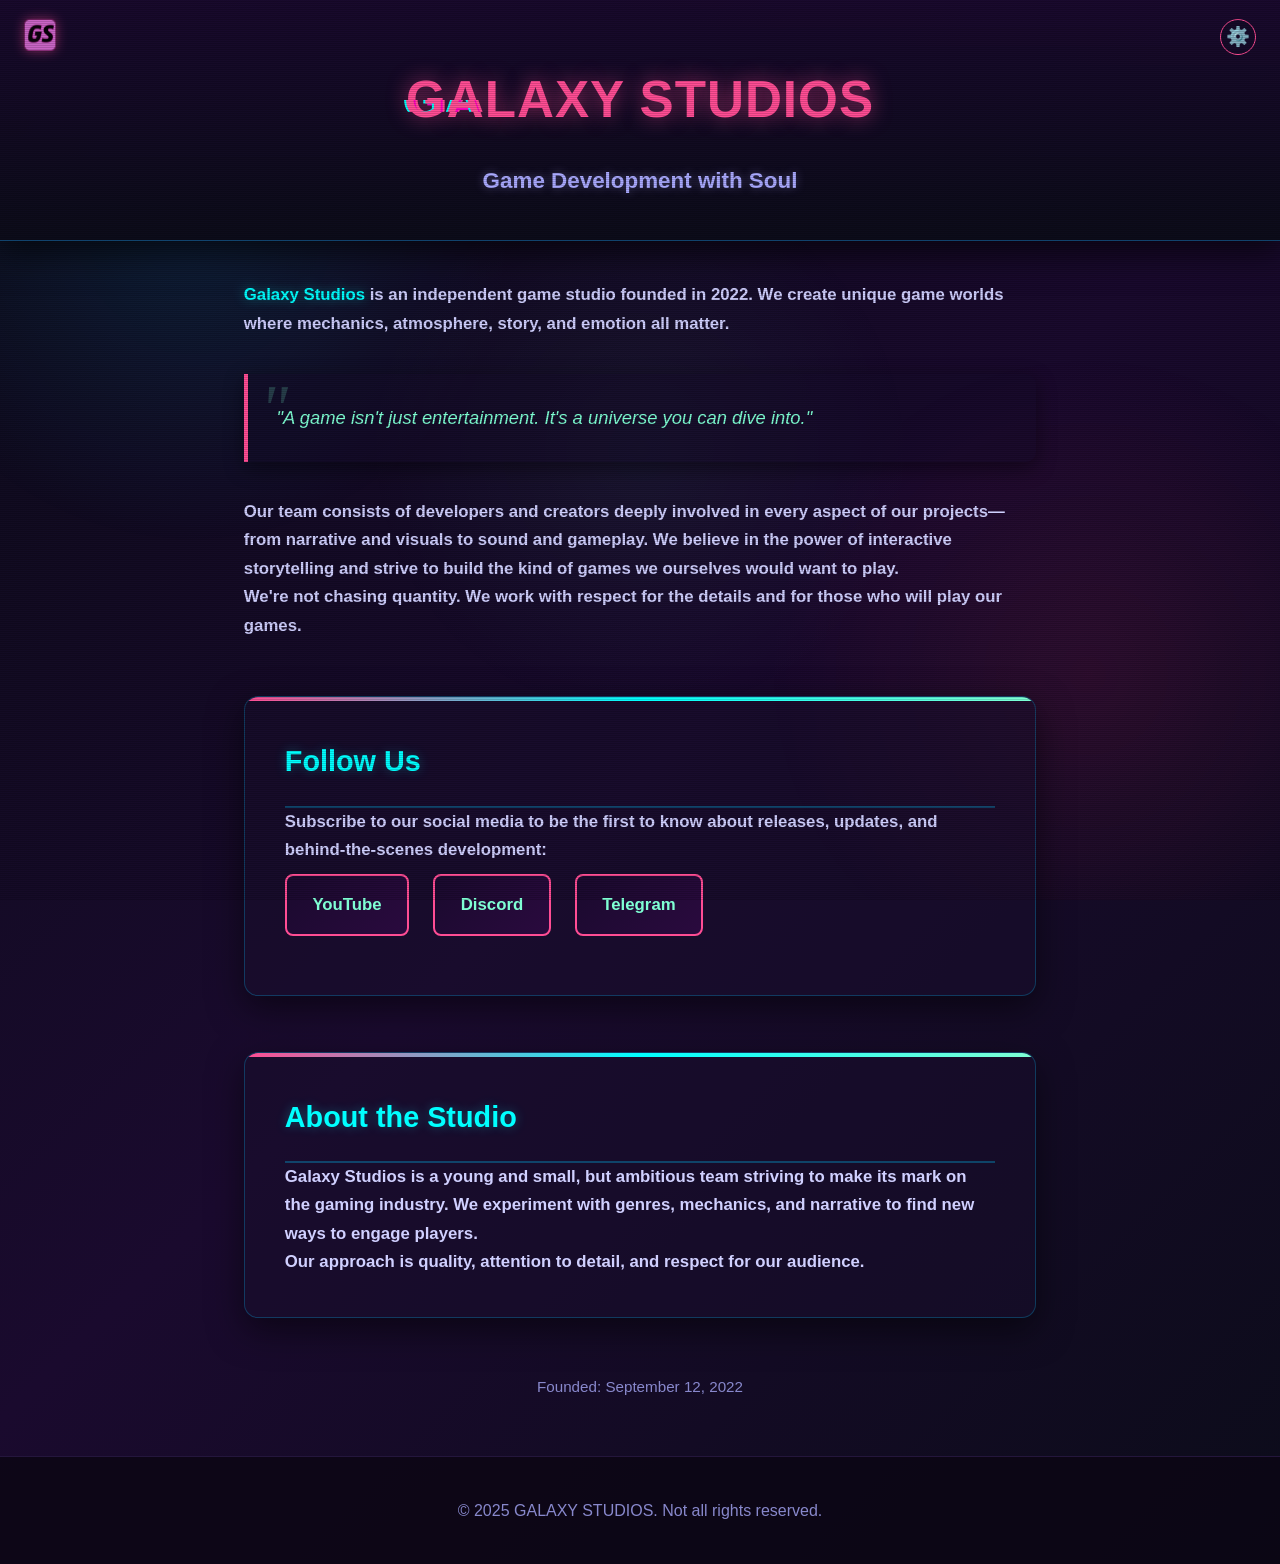
==== commit 535eb773: "Organize and optimize project structure with enhanced language support and effects management - Add " ====
--- a/index.html
+++ b/index.html
@@ -5,7 +5,8 @@
   <meta name="viewport" content="width=device-width, initial-scale=1.0"/>
   <title>GALAXY STUDIOS — Game Development</title>
   <link rel="icon" href="favicon.png" type="image/png">
-
+  <link rel="stylesheet" href="styles.css">
+  
   <!-- Open Graph / Social Media -->
   <meta property="og:title" content="GALAXY STUDIOS — Game Development">
   <meta property="og:description" content="Независимая игровая студия, основанная в 2022 году. Мы создаём уникальные игровые миры, в которых важны не только механики, но и атмосфера, история и эмоции.">
@@ -13,487 +14,12 @@
   <meta property="og:url" content="https://galaxystudiosoff.github.io">
   <meta property="og:type" content="website">
   <meta property="og:site_name" content="GALAXY STUDIOS">
-
+  
   <!-- Twitter Card -->
   <meta name="twitter:card" content="summary_large_image">
   <meta name="twitter:title" content="GALAXY STUDIOS — Game Development">
   <meta name="twitter:description" content="Независимая игровая студия, основанная в 2022 году. Мы создаём уникальные игровые миры, в которых важны не только механики, но и атмосфера, история и эмоции.">
   <meta name="twitter:image" content="https://galaxystudiosoff.github.io/logo.svg">
-
-  <style>
-    * {
-      margin: 0;
-      padding: 0;
-      box-sizing: border-box;
-    }
-
-    body {
-      font-family: 'Segoe UI', 'Helvetica Neue', Arial, sans-serif;
-      font-weight: 600;
-      font-size: 1.05rem;
-      background: linear-gradient(135deg, #0c0c1a 0%, #1a0a2e 50%, #0c0c1a 100%);
-      color: #d0d0ff;
-      line-height: 1.7;
-      overflow-x: hidden;
-      position: relative;
-    }
-
-    /* Фоновые радиальные блики */
-    body::before {
-      content: '';
-      position: fixed;
-      top: 0;
-      left: 0;
-      width: 100%;
-      height: 100%;
-      background: 
-        radial-gradient(circle at 15% 25%, rgba(0, 200, 255, 0.1) 0%, transparent 25%),
-        radial-gradient(circle at 85% 75%, rgba(255, 50, 100, 0.1) 0%, transparent 25%),
-        radial-gradient(circle at 50% 50%, rgba(100, 255, 200, 0.05) 0%, transparent 35%);
-      pointer-events: none;
-      z-index: -1;
-    }
-
-    body.no-effects::before {
-      display: none;
-    }
-
-    /* Сканирующая линия */
-    .scanline {
-      position: fixed;
-      top: 0;
-      left: 0;
-      width: 100%;
-      height: 100%;
-      background: repeating-linear-gradient(
-        0deg,
-        rgba(0, 0, 0, 0.15) 0px,
-        rgba(0, 0, 0, 0.15) 1px,
-        transparent 1px,
-        transparent 2px
-      );
-      pointer-events: none;
-      z-index: 1000;
-      animation: scan 3s linear infinite;
-    }
-
-    body.no-effects .scanline {
-      display: none;
-    }
-
-    @keyframes scan {
-      0% { transform: translateY(-100%); }
-      100% { transform: translateY(100%); }
-    }
-
-    header {
-      background: linear-gradient(180deg, rgba(26, 10, 46, 0.95) 0%, rgba(12, 6, 20, 0.95) 100%);
-      padding: 3.5rem 2rem 2.5rem;
-      text-align: center;
-      border-bottom: 1px solid rgba(0, 200, 255, 0.3);
-      position: relative;
-      overflow: hidden;
-      box-shadow: 0 10px 30px rgba(0, 0, 0, 0.6);
-    }
-    
-    .logo-container {
-      position: absolute;
-      top: 1.2rem;
-      left: 1.5rem;
-      width: 32px;
-      height: 32px;
-      z-index: 10;
-    }
-
-    .logo-container img {
-      width: 100%;
-      height: auto;
-      display: block;
-      filter: drop-shadow(0 0 6px rgba(255, 77, 148, 0.6));
-      opacity: 0.85;
-      transition: opacity 0.3s ease;
-    }
-
-    .logo-container img:hover {
-      opacity: 1;
-      filter: drop-shadow(0 0 10px rgba(255, 77, 148, 0.9));
-    }
-
-    header::before {
-      content: '';
-      position: absolute;
-      top: 0;
-      left: -100%;
-      width: 100%;
-      height: 100%;
-      background: linear-gradient(90deg, transparent, rgba(0, 200, 255, 0.15), transparent);
-      animation: shine 4s infinite;
-    }
-
-    body.no-effects header::before {
-      display: none;
-    }
-
-    @keyframes shine {
-      0% { left: -100%; }
-      25% { left: 100%; }
-      100% { left: 100%; }
-    }
-
-    .settings-btn {
-      position: absolute;
-      top: 1.2rem;
-      right: 1.5rem;
-      background: rgba(20, 10, 40, 0.7);
-      width: 36px;
-      height: 36px;
-      border-radius: 50%;
-      border: 1px solid #ff4d94;
-      color: #7fffd4;
-      cursor: pointer;
-      font-size: 1.2rem;
-      display: flex;
-      align-items: center;
-      justify-content: center;
-      user-select: none;
-      transition: all 0.3s ease;
-    }
-    .settings-btn:hover {
-      background: #ff4d94;
-      color: #0c0c1a;
-      transform: scale(1.1);
-    }
-
-    /* Всплывающее меню настроек */
-    .settings-menu {
-      position: absolute;
-      top: 55px;
-      right: 1.5rem;
-      background: rgba(12, 6, 20, 0.95);
-      border: 1px solid rgba(0, 200, 255, 0.3);
-      border-radius: 8px;
-      padding: 0.8rem 0;
-      width: 180px;
-      box-shadow: 0 6px 20px rgba(0, 0, 0, 0.5);
-      z-index: 2000;
-      display: none;
-      backdrop-filter: blur(4px);
-    }
-
-    .settings-menu.visible {
-      display: block;
-    }
-
-    .settings-option {
-      padding: 0.6rem 1.2rem;
-      color: #aaaaff;
-      cursor: pointer;
-      font-size: 0.95rem;
-      transition: all 0.2s;
-      display: flex;
-      justify-content: space-between;
-    }
-
-    .settings-option:hover {
-      background: rgba(0, 200, 255, 0.1);
-      color: #00ffff;
-    }
-
-    h1 {
-      font-size: 3.2rem;
-      margin: 0;
-      color: #ff4d94;
-      font-weight: 700;
-      text-shadow: 0 0 20px rgba(255, 77, 148, 0.6);
-      letter-spacing: 1px;
-      position: relative;
-      animation: pulse 2.5s ease-in-out infinite alternate;
-    }
-
-    body.no-effects h1 {
-      animation: none !important;
-      text-shadow: none !important;
-    }
-
-    @keyframes pulse {
-      from { text-shadow: 0 0 20px rgba(255, 77, 148, 0.6); }
-      to { text-shadow: 0 0 35px rgba(255, 77, 148, 0.9); }
-    }
-
-    .subtitle {
-      font-size: 1.4rem;
-      color: #aaaaff;
-      margin-top: 1.2rem;
-      text-shadow: 0 0 10px rgba(170, 170, 255, 0.4);
-      animation: fadein 2s ease-out;
-    }
-
-    body.no-effects .subtitle {
-      animation: none !important;
-      text-shadow: none !important;
-    }
-
-    .container {
-      max-width: 850px;
-      margin: 2.5rem auto;
-      padding: 0 1.8rem;
-      position: relative;
-      z-index: 10;
-    }
-
-    .quote {
-      font-style: italic;
-      color: #7fffd4;
-      margin: 2.2rem 0;
-      padding: 1.8rem;
-      border-left: 4px solid #ff4d94;
-      font-weight: 500;
-      font-size: 1.15rem;
-      background: rgba(20, 10, 40, 0.4);
-      border-radius: 0 10px 10px 0;
-      position: relative;
-      box-shadow: 0 6px 20px rgba(0, 0, 0, 0.4);
-      animation: slidein 1s ease-out;
-    }
-
-    body.no-effects .quote {
-      animation: none !important;
-      box-shadow: none;
-    }
-
-    .quote::before {
-      content: '"';
-      position: absolute;
-      top: -22px;
-      left: 12px;
-      font-size: 4.2rem;
-      color: rgba(127, 255, 212, 0.2);
-      font-family: serif;
-    }
-
-    body.no-effects .quote::before {
-      display: none;
-    }
-
-    .highlight {
-      color: #00ffff;
-      font-weight: 700;
-      text-shadow: 0 0 12px rgba(0, 255, 255, 0.4);
-    }
-
-    body.no-effects .highlight {
-      text-shadow: none !important;
-    }
-
-    .section {
-      margin: 3.5rem 0;
-      padding: 2.5rem;
-      background: rgba(25, 15, 45, 0.5);
-      border-radius: 14px;
-      border: 1px solid rgba(0, 200, 255, 0.25);
-      position: relative;
-      overflow: hidden;
-      box-shadow: 0 12px 35px rgba(0, 0, 0, 0.5);
-      animation: fadein 1.5s ease-out;
-    }
-
-    body.no-effects .section {
-      animation: none !important;
-      box-shadow: none;
-    }
-
-    .section::before {
-      content: '';
-      position: absolute;
-      top: 0;
-      left: 0;
-      width: 100%;
-      height: 4px;
-      background: linear-gradient(90deg, #ff4d94, #00ffff, #7fffd4);
-    }
-
-    body.no-effects .section::before {
-      display: none;
-    }
-
-    .section h2 {
-      color: #00ffff;
-      margin-top: 0;
-      border-bottom: 2px solid rgba(0, 200, 255, 0.3);
-      padding-bottom: 1.2rem;
-      font-size: 1.8rem;
-      font-weight: 700;
-      text-shadow: 0 0 12px rgba(0, 255, 255, 0.3);
-    }
-
-    body.no-effects .section h2 {
-      text-shadow: none !important;
-    }
-
-    .social-link {
-      display: inline-block;
-      margin: 0.6rem 1.2rem 0.6rem 0;
-      padding: 0.9rem 1.6rem;
-      background: linear-gradient(135deg, #1a0a2e 0%, #2a0a3e 100%);
-      color: #7fffd4;
-      border: 2px solid #ff4d94;
-      border-radius: 8px;
-      text-decoration: none;
-      transition: all 0.35s ease;
-      font-weight: 600;
-      font-size: 1.05rem;
-      position: relative;
-      overflow: hidden;
-    }
-
-    .social-link::before {
-      content: '';
-      position: absolute;
-      top: 0;
-      left: -100%;
-      width: 100%;
-      height: 100%;
-      background: linear-gradient(90deg, transparent, rgba(127, 255, 212, 0.2), transparent);
-      transition: left 0.5s;
-    }
-
-    .social-link:hover {
-      background: linear-gradient(135deg, #ff4d94 0%, #ff77b0 100%);
-      color: #0c0c1a;
-      transform: translateY(-3px);
-      box-shadow: 0 10px 25px rgba(255, 77, 148, 0.4);
-    }
-
-    .social-link:hover::before {
-      left: 100%;
-    }
-
-    body.no-effects .social-link {
-      transition: none !important;
-      transform: none !important;
-      box-shadow: none !important;
-      background: #1a0a2e !important;
-      border-color: #ff4d94 !important;
-    }
-
-    body.no-effects .social-link::before,
-    body.no-effects .social-link:hover::before {
-      display: none;
-    }
-
-    body.no-effects .social-link:hover {
-      transform: none !important;
-      box-shadow: none !important;
-      background: #1a0a2e !important;
-    }
-
-    .founding-date {
-      font-size: 0.95rem;
-      color: #8888cc;
-      margin-top: 1.6rem;
-      text-align: center;
-      font-weight: 500;
-      animation: fadein 2s ease-out;
-    }
-
-    body.no-effects .founding-date {
-      animation: none !important;
-    }
-
-    footer {
-      text-align: center;
-      padding: 2.5rem;
-      color: #8888cc;
-      font-size: 1rem;
-      border-top: 1px solid rgba(60, 40, 100, 0.5);
-      background: rgba(12, 6, 20, 0.85);
-      margin-top: 3.5rem;
-      font-weight: 500;
-    }
-
-    /* Глитч-эффект */
-    .glitch {
-      position: relative;
-    }
-
-    .glitch::before,
-    .glitch::after {
-      content: attr(data-text);
-      position: absolute;
-      top: 0;
-      left: 0;
-      width: 100%;
-      height: 100%;
-    }
-
-    body.no-effects .glitch::before,
-    body.no-effects .glitch::after {
-      display: none;
-    }
-
-    .glitch::before {
-      left: 2px;
-      text-shadow: -2px 0 #ff00c1;
-      clip: rect(44px, 450px, 56px, 0);
-      animation: glitch-anim 6s infinite linear alternate-reverse;
-    }
-
-    .glitch::after {
-      left: -2px;
-      text-shadow: -2px 0 #00fff9, 2px 2px #ff00c1;
-      clip: rect(44px, 450px, 56px, 0);
-      animation: glitch-anim2 6s infinite linear alternate-reverse;
-    }
-
-    @keyframes glitch-anim {
-      0% { clip: rect(42px, 9999px, 44px, 0); }
-      10% { clip: rect(12px, 9999px, 59px, 0); }
-      20% { clip: rect(48px, 9999px, 29px, 0); }
-      30% { clip: rect(42px, 9999px, 73px, 0); }
-      40% { clip: rect(63px, 9999px, 27px, 0); }
-      50% { clip: rect(34px, 9999px, 55px, 0); }
-      60% { clip: rect(86px, 9999px, 73px, 0); }
-      70% { clip: rect(20px, 9999px, 20px, 0); }
-      80% { clip: rect(26px, 9999px, 60px, 0); }
-      90% { clip: rect(25px, 9999px, 66px, 0); }
-      100% { clip: rect(52px, 9999px, 14px, 0); }
-    }
-
-    @keyframes glitch-anim2 {
-      0% { clip: rect(65px, 9999px, 100px, 0); }
-      10% { clip: rect(52px, 9999px, 74px, 0); }
-      20% { clip: rect(79px, 9999px, 85px, 0); }
-      30% { clip: rect(75px, 9999px, 5px, 0); }
-      40% { clip: rect(67px, 9999px, 61px, 0); }
-      50% { clip: rect(14px, 9999px, 79px, 0); }
-      60% { clip: rect(1px, 9999px, 66px, 0); }
-      70% { clip: rect(86px, 9999px, 30px, 0); }
-      80% { clip: rect(23px, 9999px, 98px, 0); }
-      90% { clip: rect(85px, 9999px, 72px, 0); }
-      100% { clip: rect(38px, 9999px, 49px, 0); }
-    }
-
-    @keyframes fadein {
-      from { opacity: 0; }
-      to { opacity: 1; }
-    }
-
-    @keyframes slidein {
-      from { transform: translateX(-60px); opacity: 0; }
-      to { transform: translateX(0); opacity: 1; }
-    }
-
-    @media (max-width: 768px) {
-      h1 { font-size: 2.4rem; }
-      .subtitle { font-size: 1.2rem; }
-      .container { padding: 0 1.2rem; }
-      .section { padding: 1.6rem; }
-      .settings-menu {
-        right: 1rem;
-        width: 160px;
-      }
-    }
-  </style>
 </head>
 <body>
   <div class="scanline"></div>
@@ -565,125 +91,6 @@
     <p id="footerText">© 2025 GALAXY STUDIOS. Не все права защищены.</p>
   </footer>
 
-  <script>
-    const translations = {
-      ru: {
-        subtitle: "Разработка игр с душой",
-        p1: "<span class=\"highlight\">Galaxy Studios</span> — независимая игровая студия, основанная в 2022 году. Мы создаём уникальные игровые миры, в которых важны не только механики, но и атмосфера, история и эмоции.",
-        quote: "«Игра — это не просто развлечение. Это вселенная, в которую можно погрузиться».",
-        p2: "Наша команда — это разработчики и создатели, глубоко вовлечённые в каждый аспект своих проектов: от нарратива и визуала до звука и геймплея. Мы верим в силу интерактивного повествования и стремимся делать то, во что сами хотели бы играть.",
-        p3: "Мы не гонимся за количеством. Мы работаем с уважением к деталям и к тем, кто сыграет в наши игры.",
-        news: "Следите за новостями",
-        followText: "Подпишитесь на наши соцсети, чтобы первыми узнавать о релизах, обновлениях и закулисье разработки:",
-        about: "О студии",
-        aboutP1: "Galaxy Studios — это молодая и маленькая, но амбициозная команда, стремящаяся внести свой вклад в индустрию игр. Мы экспериментируем с жанрами, механиками и повествованием, чтобы находить новые способы вовлечь игрока.",
-        aboutP2: "Наш подход — качество, внимание к деталям и уважение к аудитории.",
-        foundingDate: "Дата основания: 12 сентября 2022 года",
-        footerText: "© 2025 GALAXY STUDIOS. Не все права защищены.",
-        youtubeUrl: "https://www.youtube.com/@GALAXYSTUDIOSOFFRU",
-        vkUrl: "https://vk.com/galaxystudiosoff",
-        telegramUrl: "https://t.me/galaxystudiosoff"
-      },
-      en: {
-        subtitle: "Game Development with Soul",
-        p1: "<span class=\"highlight\">Galaxy Studios</span> is an independent game studio founded in 2022. We create unique game worlds where mechanics, atmosphere, story, and emotion all matter.",
-        quote: "“A game isn’t just entertainment. It’s a universe you can dive into.”",
-        p2: "Our team consists of developers and creators deeply involved in every aspect of our projects—from narrative and visuals to sound and gameplay. We believe in the power of interactive storytelling and strive to build the kind of games we ourselves would want to play.",
-        p3: "We’re not chasing quantity. We work with respect for the details and for those who will play our games.",
-        news: "Follow Us",
-        followText: "Subscribe to our social media to be the first to know about releases, updates, and behind-the-scenes development:",
-        about: "About the Studio",
-        aboutP1: "Galaxy Studios is a young and small, but ambitious team striving to make its mark on the gaming industry. We experiment with genres, mechanics, and narrative to find new ways to engage players.",
-        aboutP2: "Our approach is quality, attention to detail, and respect for our audience.",
-        foundingDate: "Founded: September 12, 2022",
-        footerText: "© 2025 GALAXY STUDIOS. Not all rights reserved.",
-        youtubeUrl: "https://www.youtube.com/@GALAXYSTUDIOSOFF",
-        discordUrl: "https://discord.gg/6yDE5RWJHW",
-        telegramUrl: "https://t.me/galaxystudiosoff"
-      }
-    };
-
-  // === Автоопределение языка ===
-  const userLang = (navigator.language || 'en').split('-')[0];
-  const supportedLangs = ['ru', 'en'];
-  let currentLang = supportedLangs.includes(userLang) ? userLang : 'en';
-  let effectsEnabled = true;
-
-function setLanguage(lang) {
-  currentLang = lang;
-  document.getElementById('currentLang').textContent = lang.toUpperCase();
-  document.getElementById('subtitle').textContent = translations[lang].subtitle;
-  document.getElementById('p1').innerHTML = translations[lang].p1;
-  document.getElementById('quote').innerHTML = translations[lang].quote;
-  document.getElementById('p2').innerHTML = translations[lang].p2;
-  document.getElementById('p3').innerHTML = translations[lang].p3;
-  document.getElementById('news').textContent = translations[lang].news;
-  document.getElementById('follow-text').textContent = translations[lang].followText;
-  document.getElementById('about').textContent = translations[lang].about;
-  document.getElementById('about-p1').textContent = translations[lang].aboutP1;
-  document.getElementById('about-p2').textContent = translations[lang].aboutP2;
-  document.getElementById('foundingDate').textContent = translations[lang].foundingDate;
-  document.getElementById('footerText').textContent = translations[lang].footerText;
-
-  // Обновляем ссылки и текст кнопок
-  if (lang === 'ru') {
-    document.getElementById('youtubeLink').href = translations[lang].youtubeUrl;
-    document.getElementById('vkLink').href = translations[lang].vkUrl;
-    document.getElementById('vkLink').textContent = 'VK'; // ← Восстанавливаем текст!
-    document.getElementById('telegramLink').href = translations[lang].telegramUrl;
-  } else {
-    document.getElementById('youtubeLink').href = translations[lang].youtubeUrl;
-    document.getElementById('vkLink').href = translations[lang].discordUrl;
-    document.getElementById('vkLink').textContent = 'Discord'; // ← Меняем текст
-    document.getElementById('telegramLink').href = translations[lang].telegramUrl;
-  }
-}
-  function toggleEffects() {
-    effectsEnabled = !effectsEnabled;
-    document.body.classList.toggle('no-effects', !effectsEnabled);
-    document.getElementById('effectsStatus').textContent = effectsEnabled ? 'Вкл' : 'Выкл';
-  }
-
-  // Инициализация при загрузке
-  document.addEventListener('DOMContentLoaded', () => {
-    setLanguage(currentLang);
-    
-    // Обработчики
-    document.getElementById('langToggle').addEventListener('click', () => {
-      setLanguage(currentLang === 'ru' ? 'en' : 'ru');
-    });
-
-    document.getElementById('toggleEffects').addEventListener('click', toggleEffects);
-
-    // Закрытие меню при клике вне его
-    document.addEventListener('click', (e) => {
-      const menu = document.getElementById('settingsMenu');
-      const btn = document.getElementById('settingsBtn');
-      if (!menu.contains(e.target) && e.target !== btn) {
-        menu.classList.remove('visible');
-      }
-    });
-
-    document.getElementById('settingsBtn').addEventListener('click', (e) => {
-      e.stopPropagation();
-      document.getElementById('settingsMenu').classList.toggle('visible');
-    });
-
-    // Атмосферные мерцания
-    setInterval(() => {
-      if (!effectsEnabled) return;
-      const quotes = document.querySelectorAll('.quote');
-      quotes.forEach(quote => {
-        if (Math.random() < 0.15) {
-          const intensity = Math.random() * 25 + 10;
-          quote.style.textShadow = `0 0 ${intensity}px rgba(127, 255, 212, 0.6)`;
-          setTimeout(() => {
-            quote.style.textShadow = '';
-          }, 120);
-        }
-      });
-    }, 2500);
-  });
-</script>
+  <script src="script.js"></script>
 </body>
-</html>+</html>
--- a/styles.css
+++ b/styles.css
@@ -0,0 +1,515 @@
+/* ===== CSS Переменные ===== */
+:root {
+  --bg-dark: #0c0c1a;
+  --bg-purple: #1a0a2e;
+  --bg-section: rgba(25, 15, 45, 0.5);
+  --bg-header: rgba(26, 10, 46, 0.95);
+  --bg-menu: rgba(12, 6, 20, 0.95);
+  --bg-button: rgba(20, 10, 40, 0.7);
+  --bg-quote: rgba(20, 10, 40, 0.4);
+  --bg-footer: rgba(12, 6, 20, 0.85);
+  
+  --text-primary: #d0d0ff;
+  --text-secondary: #aaaaff;
+  --text-muted: #8888cc;
+  
+  --accent-pink: #ff4d94;
+  --accent-pink-light: #ff77b0;
+  --accent-cyan: #00ffff;
+  --accent-mint: #7fffd4;
+  --accent-blue: #00c8ff;
+  
+  --border-glow: rgba(0, 200, 255, 0.3);
+  --border-section: rgba(0, 200, 255, 0.25);
+  --border-footer: rgba(60, 40, 100, 0.5);
+  
+  --shadow-dark: rgba(0, 0, 0, 0.6);
+  --shadow-medium: rgba(0, 0, 0, 0.5);
+  --shadow-light: rgba(0, 0, 0, 0.4);
+}
+
+/* ===== Базовые стили ===== */
+* {
+  margin: 0;
+  padding: 0;
+  box-sizing: border-box;
+}
+
+body {
+  font-family: 'Segoe UI', 'Helvetica Neue', Arial, sans-serif;
+  font-weight: 600;
+  font-size: 1.05rem;
+  background: linear-gradient(135deg, var(--bg-dark) 0%, var(--bg-purple) 50%, var(--bg-dark) 100%);
+  color: var(--text-primary);
+  line-height: 1.7;
+  overflow-x: hidden;
+  position: relative;
+}
+
+/* Фоновые радиальные блики */
+body::before {
+  content: '';
+  position: fixed;
+  top: 0;
+  left: 0;
+  width: 100%;
+  height: 100%;
+  background: 
+    radial-gradient(circle at 15% 25%, rgba(0, 200, 255, 0.1) 0%, transparent 25%),
+    radial-gradient(circle at 85% 75%, rgba(255, 50, 100, 0.1) 0%, transparent 25%),
+    radial-gradient(circle at 50% 50%, rgba(100, 255, 200, 0.05) 0%, transparent 35%);
+  pointer-events: none;
+  z-index: -1;
+}
+
+body.no-effects::before {
+  display: none;
+}
+
+/* ===== Сканирующая линия ===== */
+.scanline {
+  position: fixed;
+  top: 0;
+  left: 0;
+  width: 100%;
+  height: 100%;
+  background: repeating-linear-gradient(
+    0deg,
+    rgba(0, 0, 0, 0.15) 0px,
+    rgba(0, 0, 0, 0.15) 1px,
+    transparent 1px,
+    transparent 2px
+  );
+  pointer-events: none;
+  z-index: 1000;
+  animation: scan 3s linear infinite;
+}
+
+body.no-effects .scanline {
+  display: none;
+}
+
+@keyframes scan {
+  0% { transform: translateY(-100%); }
+  100% { transform: translateY(100%); }
+}
+
+/* ===== Header ===== */
+header {
+  background: linear-gradient(180deg, var(--bg-header) 0%, var(--bg-dark) 100%);
+  padding: 3.5rem 2rem 2.5rem;
+  text-align: center;
+  border-bottom: 1px solid var(--border-glow);
+  position: relative;
+  overflow: hidden;
+  box-shadow: 0 10px 30px var(--shadow-dark);
+}
+
+.logo-container {
+  position: absolute;
+  top: 1.2rem;
+  left: 1.5rem;
+  width: 32px;
+  height: 32px;
+  z-index: 10;
+}
+
+.logo-container img {
+  width: 100%;
+  height: auto;
+  display: block;
+  filter: drop-shadow(0 0 6px rgba(255, 77, 148, 0.6));
+  opacity: 0.85;
+  transition: opacity 0.3s ease;
+}
+
+.logo-container img:hover {
+  opacity: 1;
+  filter: drop-shadow(0 0 10px rgba(255, 77, 148, 0.9));
+}
+
+header::before {
+  content: '';
+  position: absolute;
+  top: 0;
+  left: -100%;
+  width: 100%;
+  height: 100%;
+  background: linear-gradient(90deg, transparent, rgba(0, 200, 255, 0.15), transparent);
+  animation: shine 4s infinite;
+}
+
+body.no-effects header::before {
+  display: none;
+}
+
+@keyframes shine {
+  0% { left: -100%; }
+  25% { left: 100%; }
+  100% { left: 100%; }
+}
+
+/* ===== Кнопка настроек ===== */
+.settings-btn {
+  position: absolute;
+  top: 1.2rem;
+  right: 1.5rem;
+  background: var(--bg-button);
+  width: 36px;
+  height: 36px;
+  border-radius: 50%;
+  border: 1px solid var(--accent-pink);
+  color: var(--accent-mint);
+  cursor: pointer;
+  font-size: 1.2rem;
+  display: flex;
+  align-items: center;
+  justify-content: center;
+  user-select: none;
+  transition: all 0.3s ease;
+}
+
+.settings-btn:hover {
+  background: var(--accent-pink);
+  color: var(--bg-dark);
+  transform: scale(1.1);
+}
+
+/* ===== Меню настроек ===== */
+.settings-menu {
+  position: absolute;
+  top: 55px;
+  right: 1.5rem;
+  background: var(--bg-menu);
+  border: 1px solid var(--border-glow);
+  border-radius: 8px;
+  padding: 0.8rem 0;
+  width: 180px;
+  box-shadow: 0 6px 20px var(--shadow-dark);
+  z-index: 2000;
+  display: none;
+  backdrop-filter: blur(4px);
+}
+
+.settings-menu.visible {
+  display: block;
+}
+
+.settings-option {
+  padding: 0.6rem 1.2rem;
+  color: var(--text-secondary);
+  cursor: pointer;
+  font-size: 0.95rem;
+  transition: all 0.2s;
+  display: flex;
+  justify-content: space-between;
+}
+
+.settings-option:hover {
+  background: rgba(0, 200, 255, 0.1);
+  color: var(--accent-cyan);
+}
+
+/* ===== Заголовок H1 ===== */
+h1 {
+  font-size: 3.2rem;
+  margin: 0;
+  color: var(--accent-pink);
+  font-weight: 700;
+  text-shadow: 0 0 20px rgba(255, 77, 148, 0.6);
+  letter-spacing: 1px;
+  position: relative;
+  animation: pulse 2.5s ease-in-out infinite alternate;
+}
+
+body.no-effects h1 {
+  animation: none !important;
+  text-shadow: none !important;
+}
+
+@keyframes pulse {
+  from { text-shadow: 0 0 20px rgba(255, 77, 148, 0.6); }
+  to { text-shadow: 0 0 35px rgba(255, 77, 148, 0.9); }
+}
+
+.subtitle {
+  font-size: 1.4rem;
+  color: var(--text-secondary);
+  margin-top: 1.2rem;
+  text-shadow: 0 0 10px rgba(170, 170, 255, 0.4);
+  animation: fadein 2s ease-out;
+}
+
+body.no-effects .subtitle {
+  animation: none !important;
+  text-shadow: none !important;
+}
+
+/* ===== Контейнер ===== */
+.container {
+  max-width: 850px;
+  margin: 2.5rem auto;
+  padding: 0 1.8rem;
+  position: relative;
+  z-index: 10;
+}
+
+/* ===== Цитата ===== */
+.quote {
+  font-style: italic;
+  color: var(--accent-mint);
+  margin: 2.2rem 0;
+  padding: 1.8rem;
+  border-left: 4px solid var(--accent-pink);
+  font-weight: 500;
+  font-size: 1.15rem;
+  background: var(--bg-quote);
+  border-radius: 0 10px 10px 0;
+  position: relative;
+  box-shadow: 0 6px 20px var(--shadow-light);
+  animation: slidein 1s ease-out;
+}
+
+body.no-effects .quote {
+  animation: none !important;
+  box-shadow: none;
+}
+
+.quote::before {
+  content: '"';
+  position: absolute;
+  top: -22px;
+  left: 12px;
+  font-size: 4.2rem;
+  color: rgba(127, 255, 212, 0.2);
+  font-family: serif;
+}
+
+body.no-effects .quote::before {
+  display: none;
+}
+
+/* ===== Выделенный текст ===== */
+.highlight {
+  color: var(--accent-cyan);
+  font-weight: 700;
+  text-shadow: 0 0 12px rgba(0, 255, 255, 0.4);
+}
+
+body.no-effects .highlight {
+  text-shadow: none !important;
+}
+
+/* ===== Секции ===== */
+.section {
+  margin: 3.5rem 0;
+  padding: 2.5rem;
+  background: var(--bg-section);
+  border-radius: 14px;
+  border: 1px solid var(--border-section);
+  position: relative;
+  overflow: hidden;
+  box-shadow: 0 12px 35px var(--shadow-medium);
+  animation: fadein 1.5s ease-out;
+}
+
+body.no-effects .section {
+  animation: none !important;
+  box-shadow: none;
+}
+
+.section::before {
+  content: '';
+  position: absolute;
+  top: 0;
+  left: 0;
+  width: 100%;
+  height: 4px;
+  background: linear-gradient(90deg, var(--accent-pink), var(--accent-cyan), var(--accent-mint));
+}
+
+body.no-effects .section::before {
+  display: none;
+}
+
+.section h2 {
+  color: var(--accent-cyan);
+  margin-top: 0;
+  border-bottom: 2px solid var(--border-glow);
+  padding-bottom: 1.2rem;
+  font-size: 1.8rem;
+  font-weight: 700;
+  text-shadow: 0 0 12px rgba(0, 255, 255, 0.3);
+}
+
+body.no-effects .section h2 {
+  text-shadow: none !important;
+}
+
+/* ===== Социальные ссылки ===== */
+.social-link {
+  display: inline-block;
+  margin: 0.6rem 1.2rem 0.6rem 0;
+  padding: 0.9rem 1.6rem;
+  background: linear-gradient(135deg, var(--bg-purple) 0%, #2a0a3e 100%);
+  color: var(--accent-mint);
+  border: 2px solid var(--accent-pink);
+  border-radius: 8px;
+  text-decoration: none;
+  transition: all 0.35s ease;
+  font-weight: 600;
+  font-size: 1.05rem;
+  position: relative;
+  overflow: hidden;
+}
+
+.social-link::before {
+  content: '';
+  position: absolute;
+  top: 0;
+  left: -100%;
+  width: 100%;
+  height: 100%;
+  background: linear-gradient(90deg, transparent, rgba(127, 255, 212, 0.2), transparent);
+  transition: left 0.5s;
+}
+
+.social-link:hover {
+  background: linear-gradient(135deg, var(--accent-pink) 0%, var(--accent-pink-light) 100%);
+  color: var(--bg-dark);
+  transform: translateY(-3px);
+  box-shadow: 0 10px 25px rgba(255, 77, 148, 0.4);
+}
+
+.social-link:hover::before {
+  left: 100%;
+}
+
+body.no-effects .social-link {
+  transition: none !important;
+  transform: none !important;
+  box-shadow: none !important;
+  background: var(--bg-purple) !important;
+  border-color: var(--accent-pink) !important;
+}
+
+body.no-effects .social-link::before,
+body.no-effects .social-link:hover::before {
+  display: none;
+}
+
+body.no-effects .social-link:hover {
+  transform: none !important;
+  box-shadow: none !important;
+  background: var(--bg-purple) !important;
+}
+
+/* ===== Дата основания ===== */
+.founding-date {
+  font-size: 0.95rem;
+  color: var(--text-muted);
+  margin-top: 1.6rem;
+  text-align: center;
+  font-weight: 500;
+  animation: fadein 2s ease-out;
+}
+
+body.no-effects .founding-date {
+  animation: none !important;
+}
+
+/* ===== Footer ===== */
+footer {
+  text-align: center;
+  padding: 2.5rem;
+  color: var(--text-muted);
+  font-size: 1rem;
+  border-top: 1px solid var(--border-footer);
+  background: var(--bg-footer);
+  margin-top: 3.5rem;
+  font-weight: 500;
+}
+
+/* ===== Глитч-эффект ===== */
+.glitch {
+  position: relative;
+}
+
+.glitch::before,
+.glitch::after {
+  content: attr(data-text);
+  position: absolute;
+  top: 0;
+  left: 0;
+  width: 100%;
+  height: 100%;
+}
+
+body.no-effects .glitch::before,
+body.no-effects .glitch::after {
+  display: none;
+}
+
+.glitch::before {
+  left: 2px;
+  text-shadow: -2px 0 #ff00c1;
+  clip: rect(44px, 450px, 56px, 0);
+  animation: glitch-anim 6s infinite linear alternate-reverse;
+}
+
+.glitch::after {
+  left: -2px;
+  text-shadow: -2px 0 #00fff9, 2px 2px #ff00c1;
+  clip: rect(44px, 450px, 56px, 0);
+  animation: glitch-anim2 6s infinite linear alternate-reverse;
+}
+
+@keyframes glitch-anim {
+  0% { clip: rect(42px, 9999px, 44px, 0); }
+  10% { clip: rect(12px, 9999px, 59px, 0); }
+  20% { clip: rect(48px, 9999px, 29px, 0); }
+  30% { clip: rect(42px, 9999px, 73px, 0); }
+  40% { clip: rect(63px, 9999px, 27px, 0); }
+  50% { clip: rect(34px, 9999px, 55px, 0); }
+  60% { clip: rect(86px, 9999px, 73px, 0); }
+  70% { clip: rect(20px, 9999px, 20px, 0); }
+  80% { clip: rect(26px, 9999px, 60px, 0); }
+  90% { clip: rect(25px, 9999px, 66px, 0); }
+  100% { clip: rect(52px, 9999px, 14px, 0); }
+}
+
+@keyframes glitch-anim2 {
+  0% { clip: rect(65px, 9999px, 100px, 0); }
+  10% { clip: rect(52px, 9999px, 74px, 0); }
+  20% { clip: rect(79px, 9999px, 85px, 0); }
+  30% { clip: rect(75px, 9999px, 5px, 0); }
+  40% { clip: rect(67px, 9999px, 61px, 0); }
+  50% { clip: rect(14px, 9999px, 79px, 0); }
+  60% { clip: rect(1px, 9999px, 66px, 0); }
+  70% { clip: rect(86px, 9999px, 30px, 0); }
+  80% { clip: rect(23px, 9999px, 98px, 0); }
+  90% { clip: rect(85px, 9999px, 72px, 0); }
+  100% { clip: rect(38px, 9999px, 49px, 0); }
+}
+
+@keyframes fadein {
+  from { opacity: 0; }
+  to { opacity: 1; }
+}
+
+@keyframes slidein {
+  from { transform: translateX(-60px); opacity: 0; }
+  to { transform: translateX(0); opacity: 1; }
+}
+
+/* ===== Адаптивность ===== */
+@media (max-width: 768px) {
+  h1 { font-size: 2.4rem; }
+  .subtitle { font-size: 1.2rem; }
+  .container { padding: 0 1.2rem; }
+  .section { padding: 1.6rem; }
+  .settings-menu {
+    right: 1rem;
+    width: 160px;
+  }
+}
